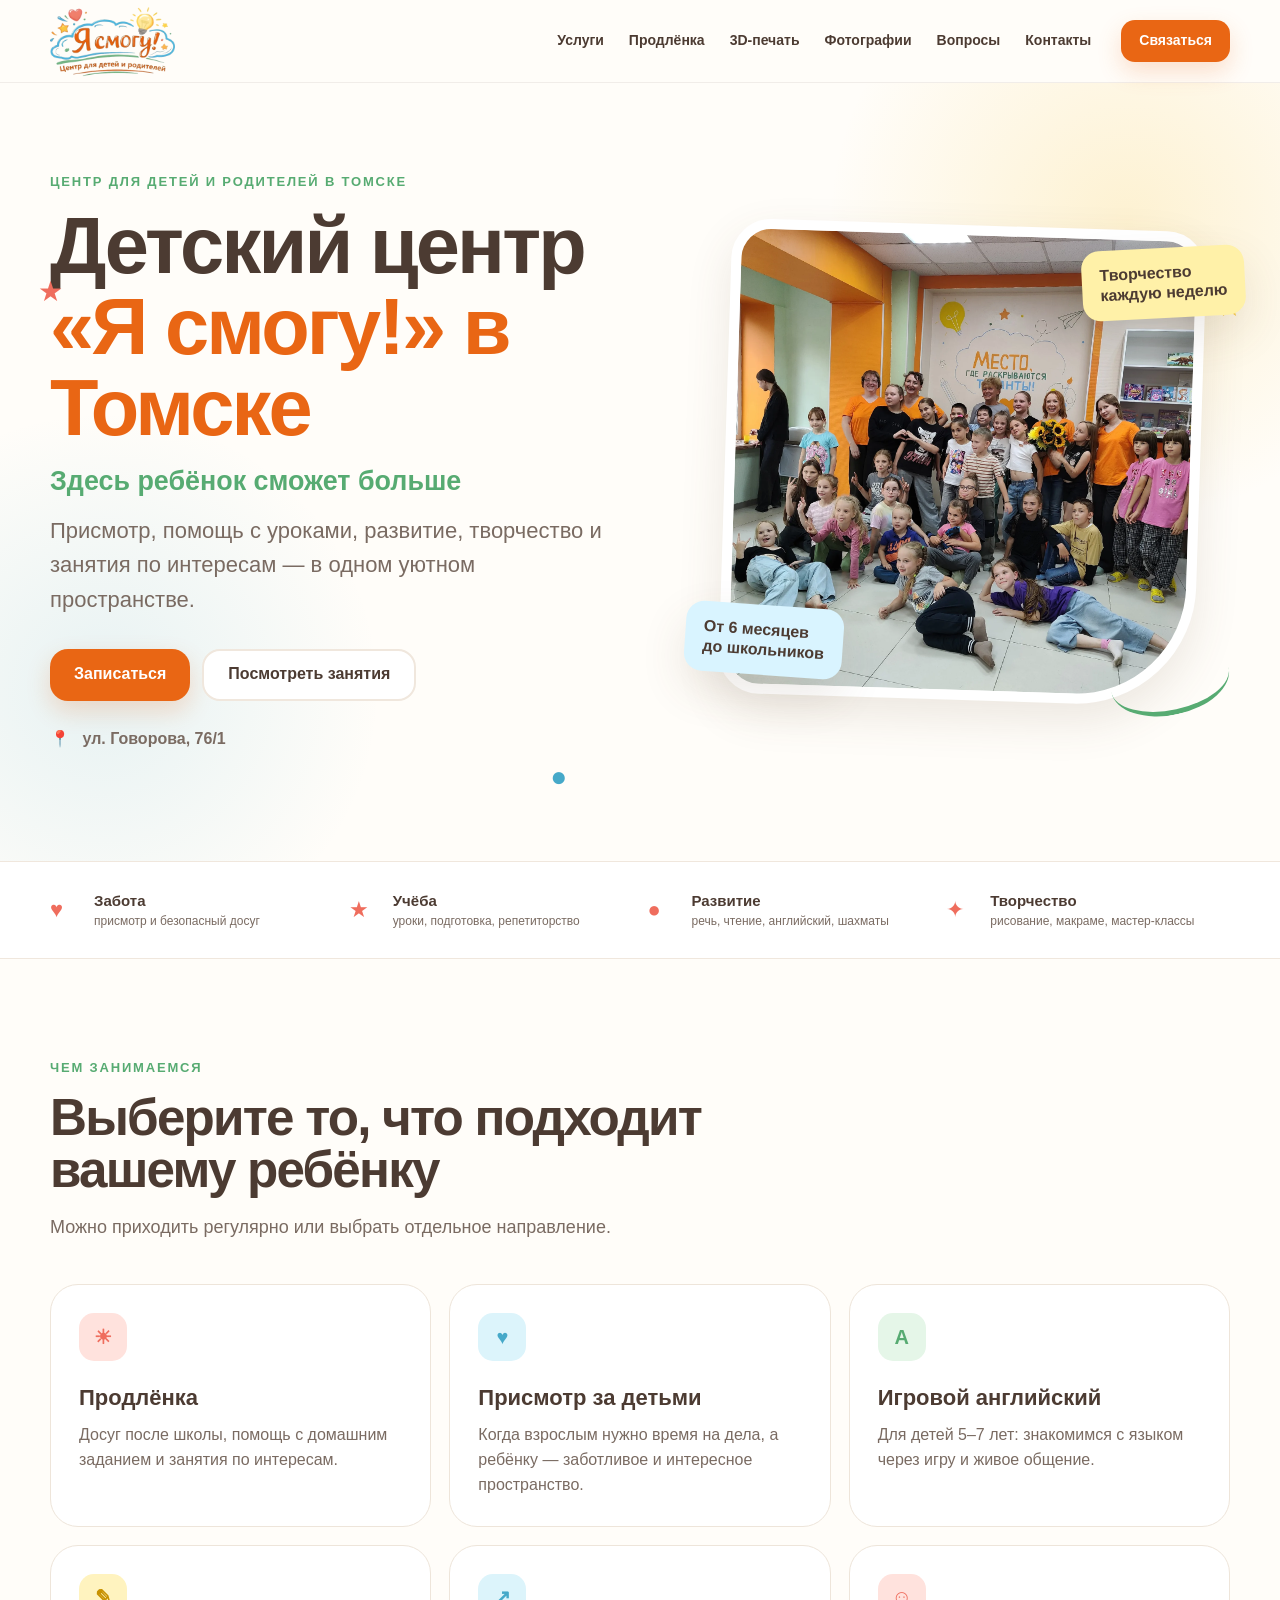
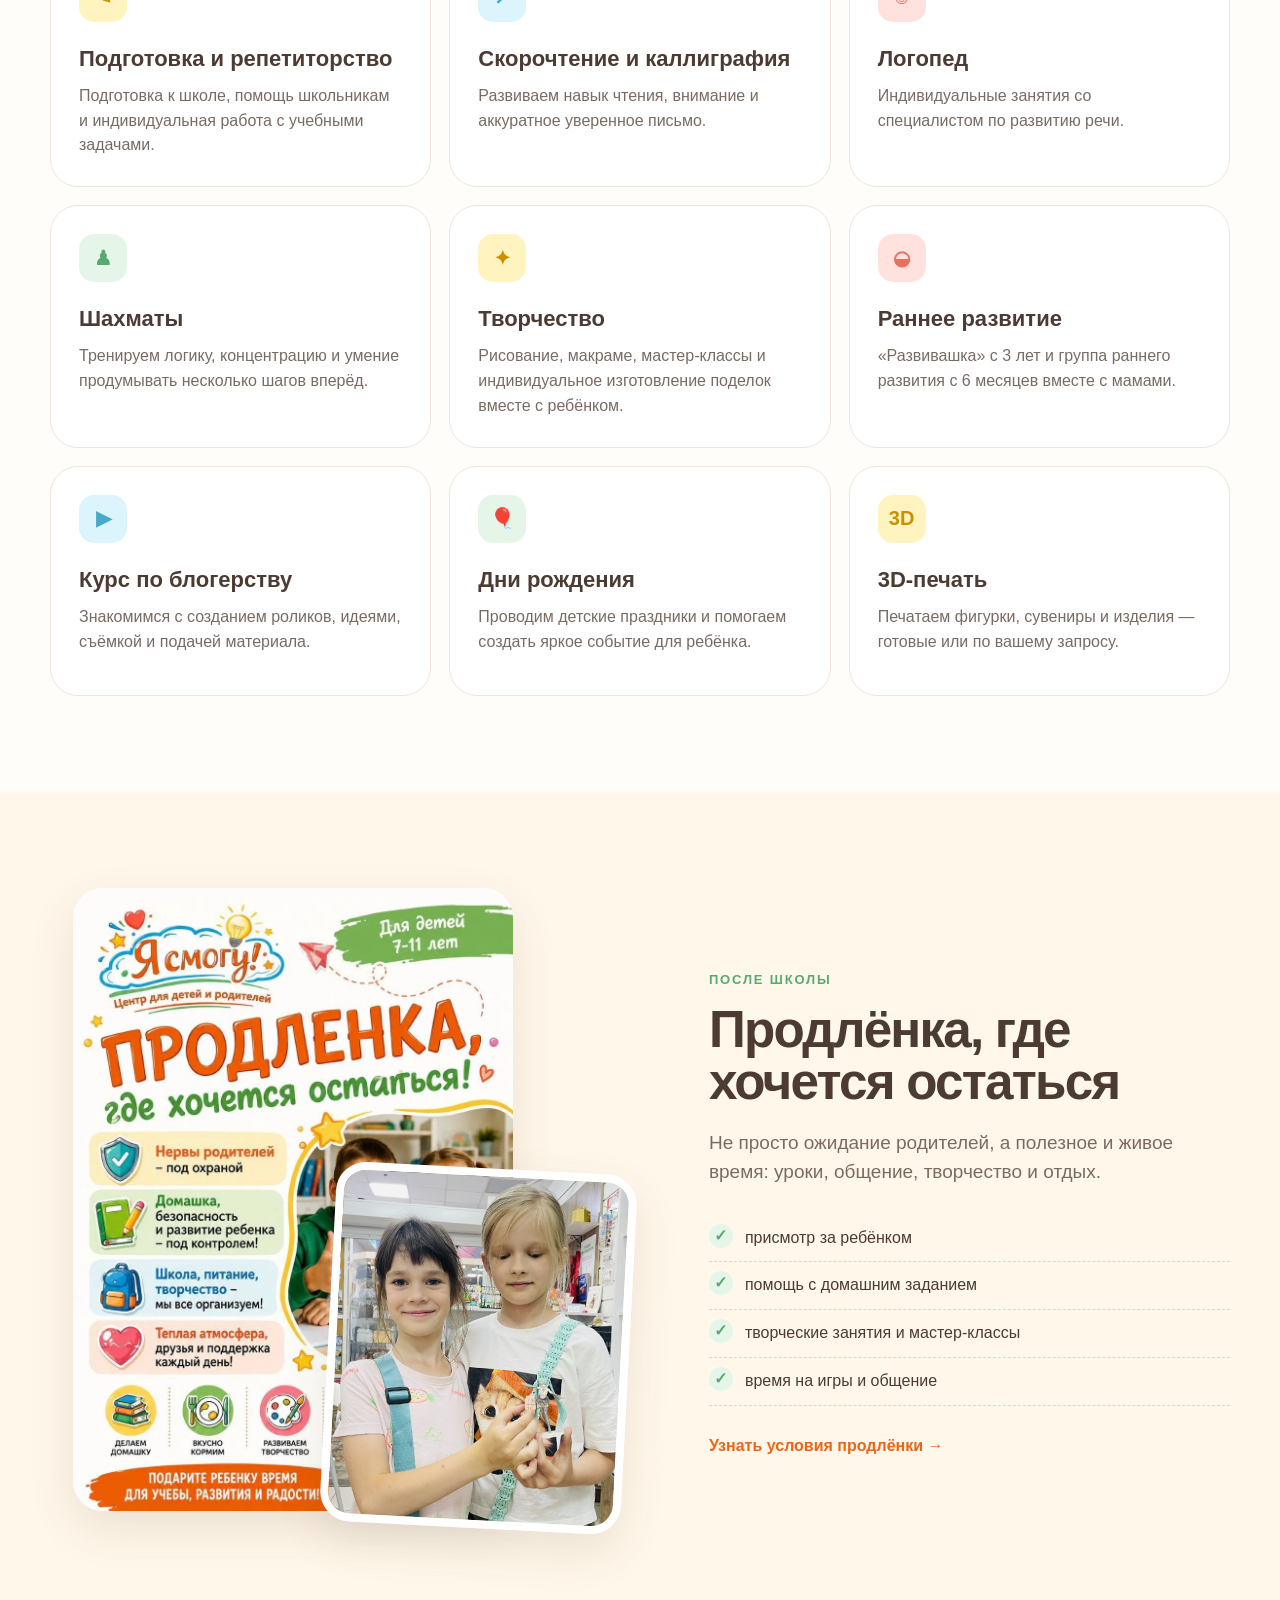
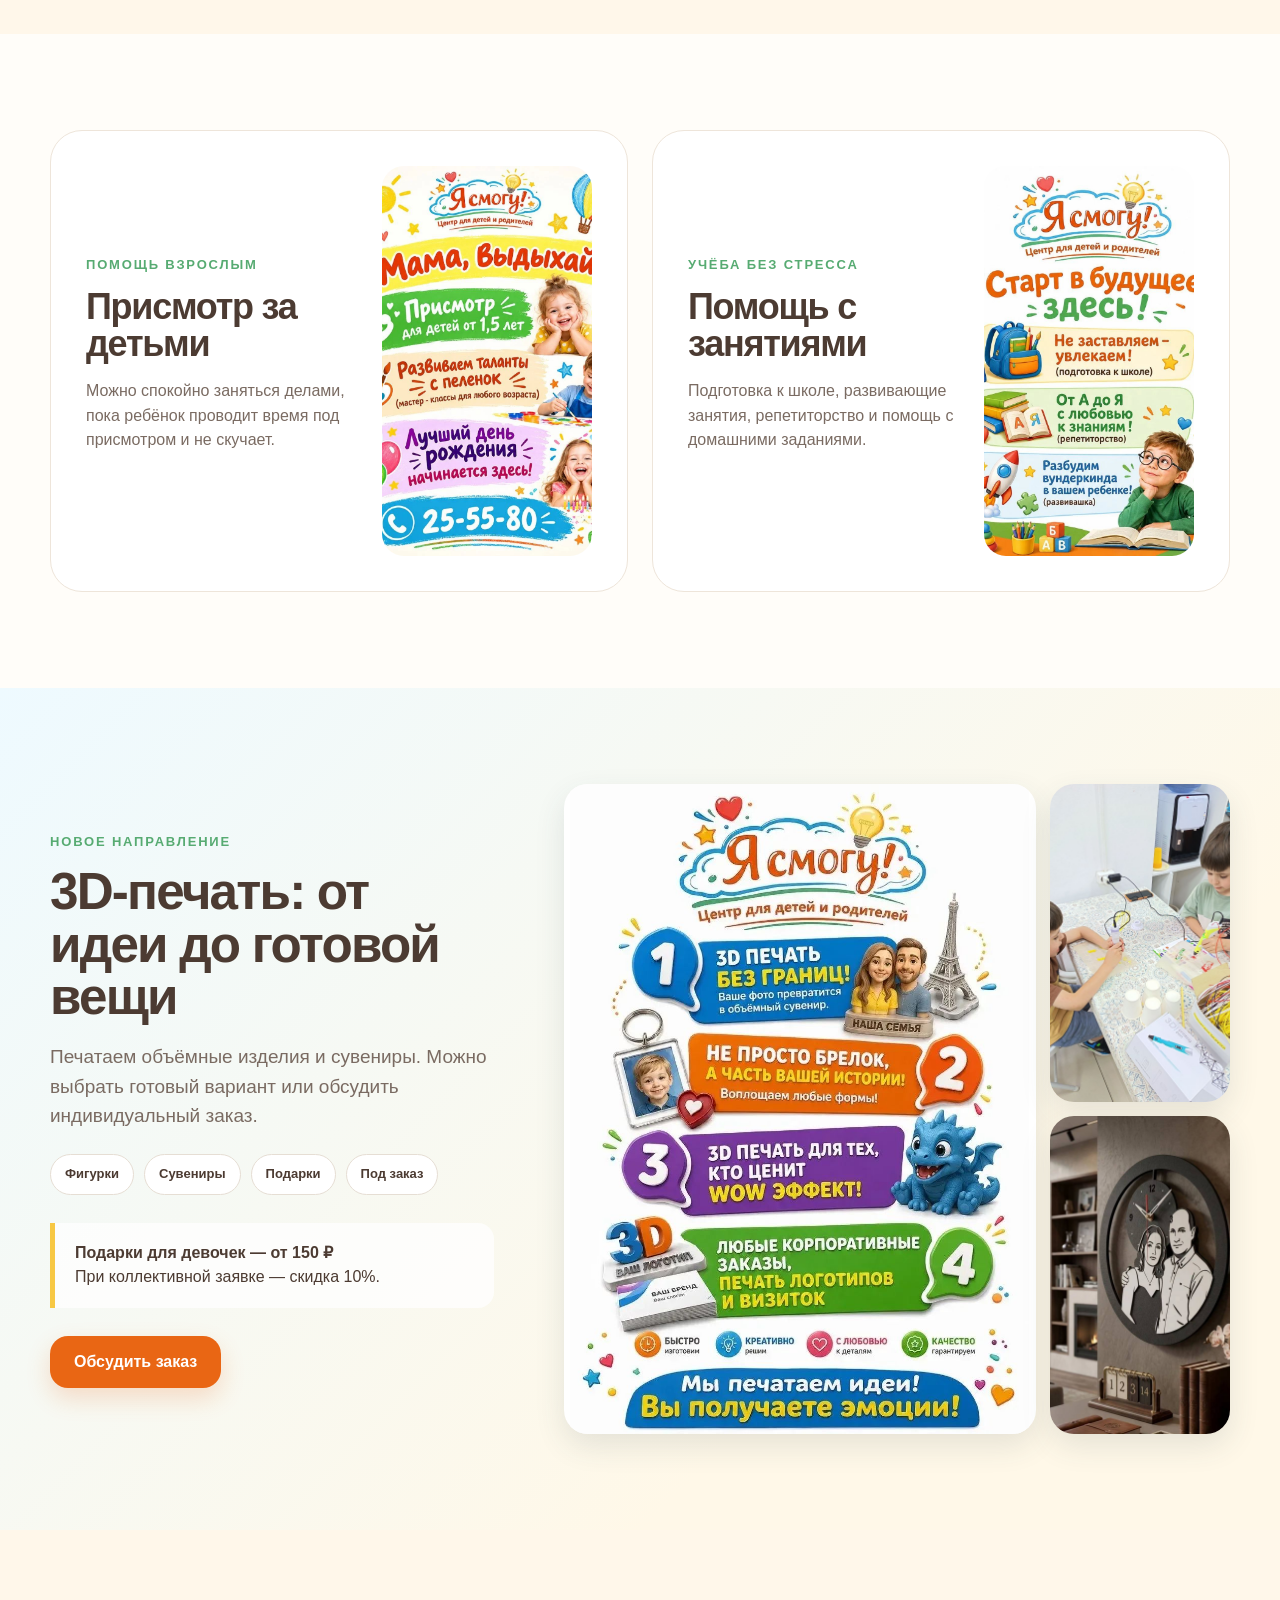
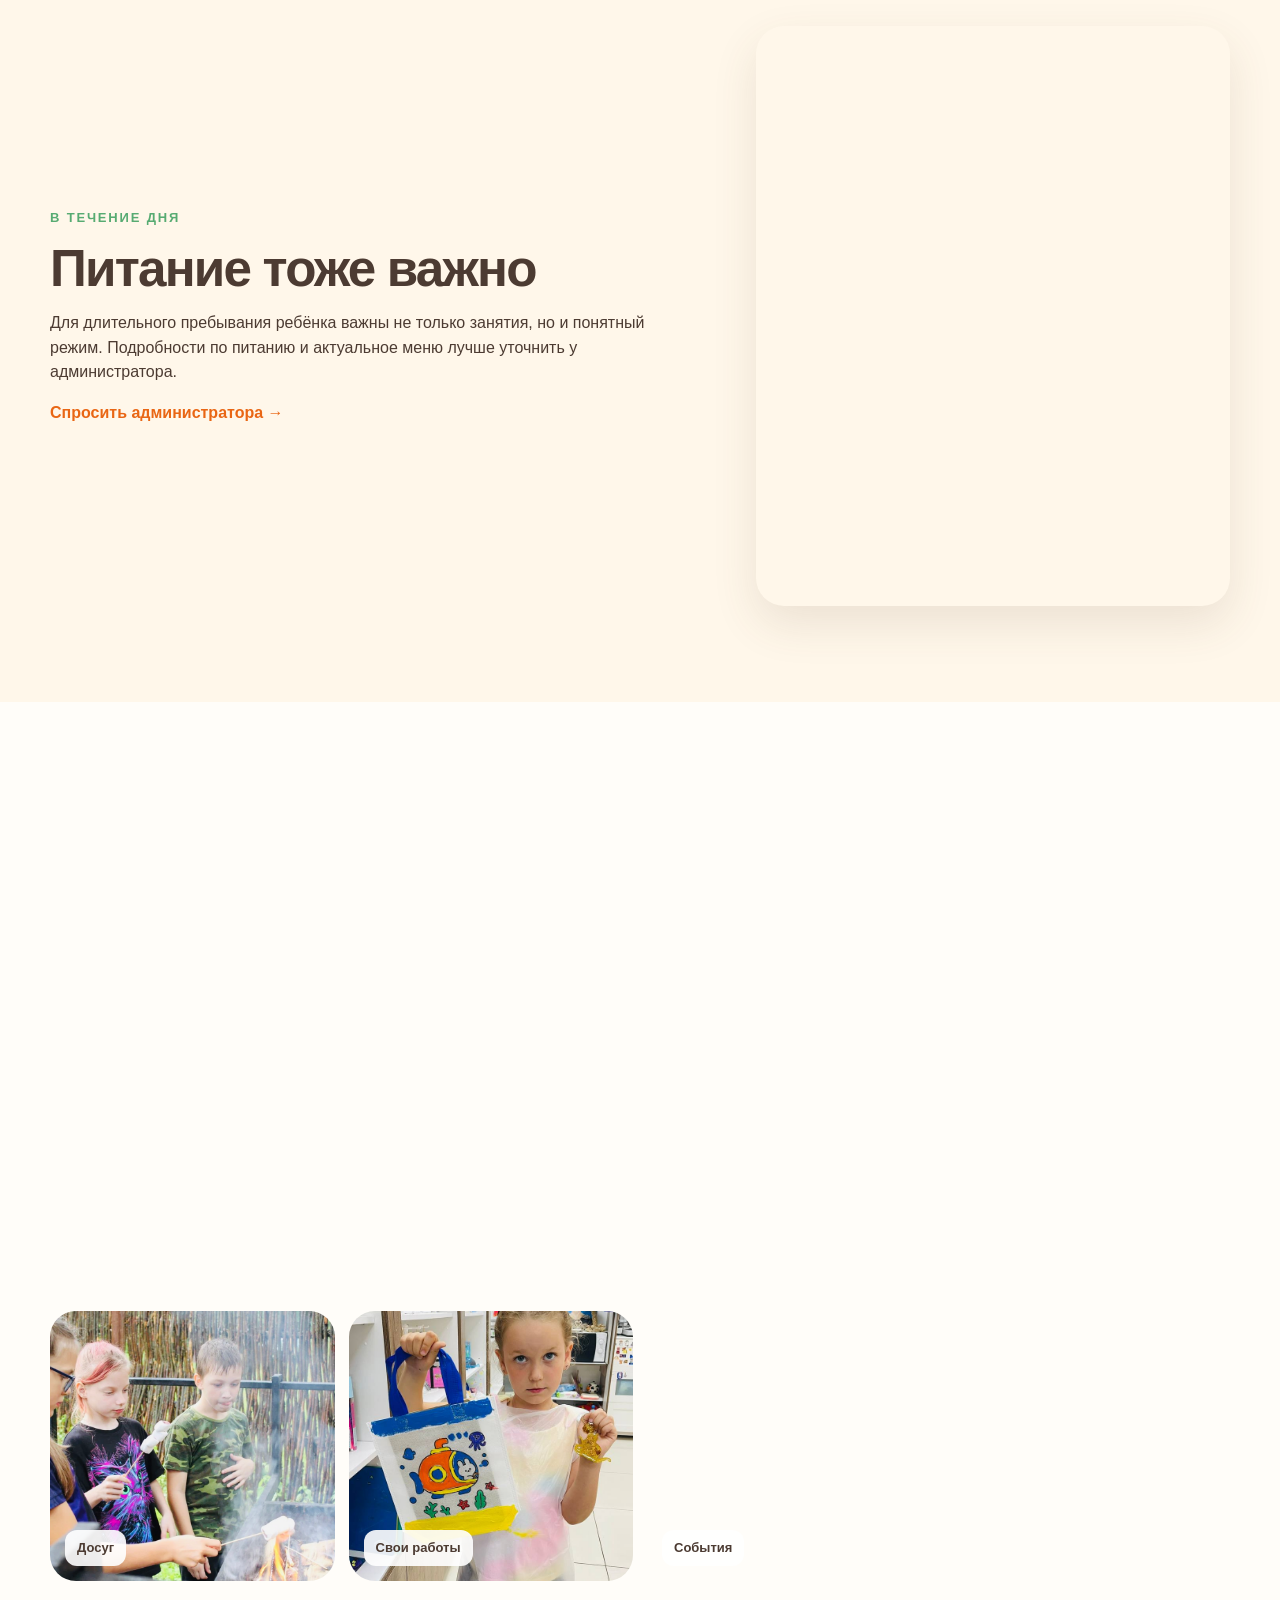
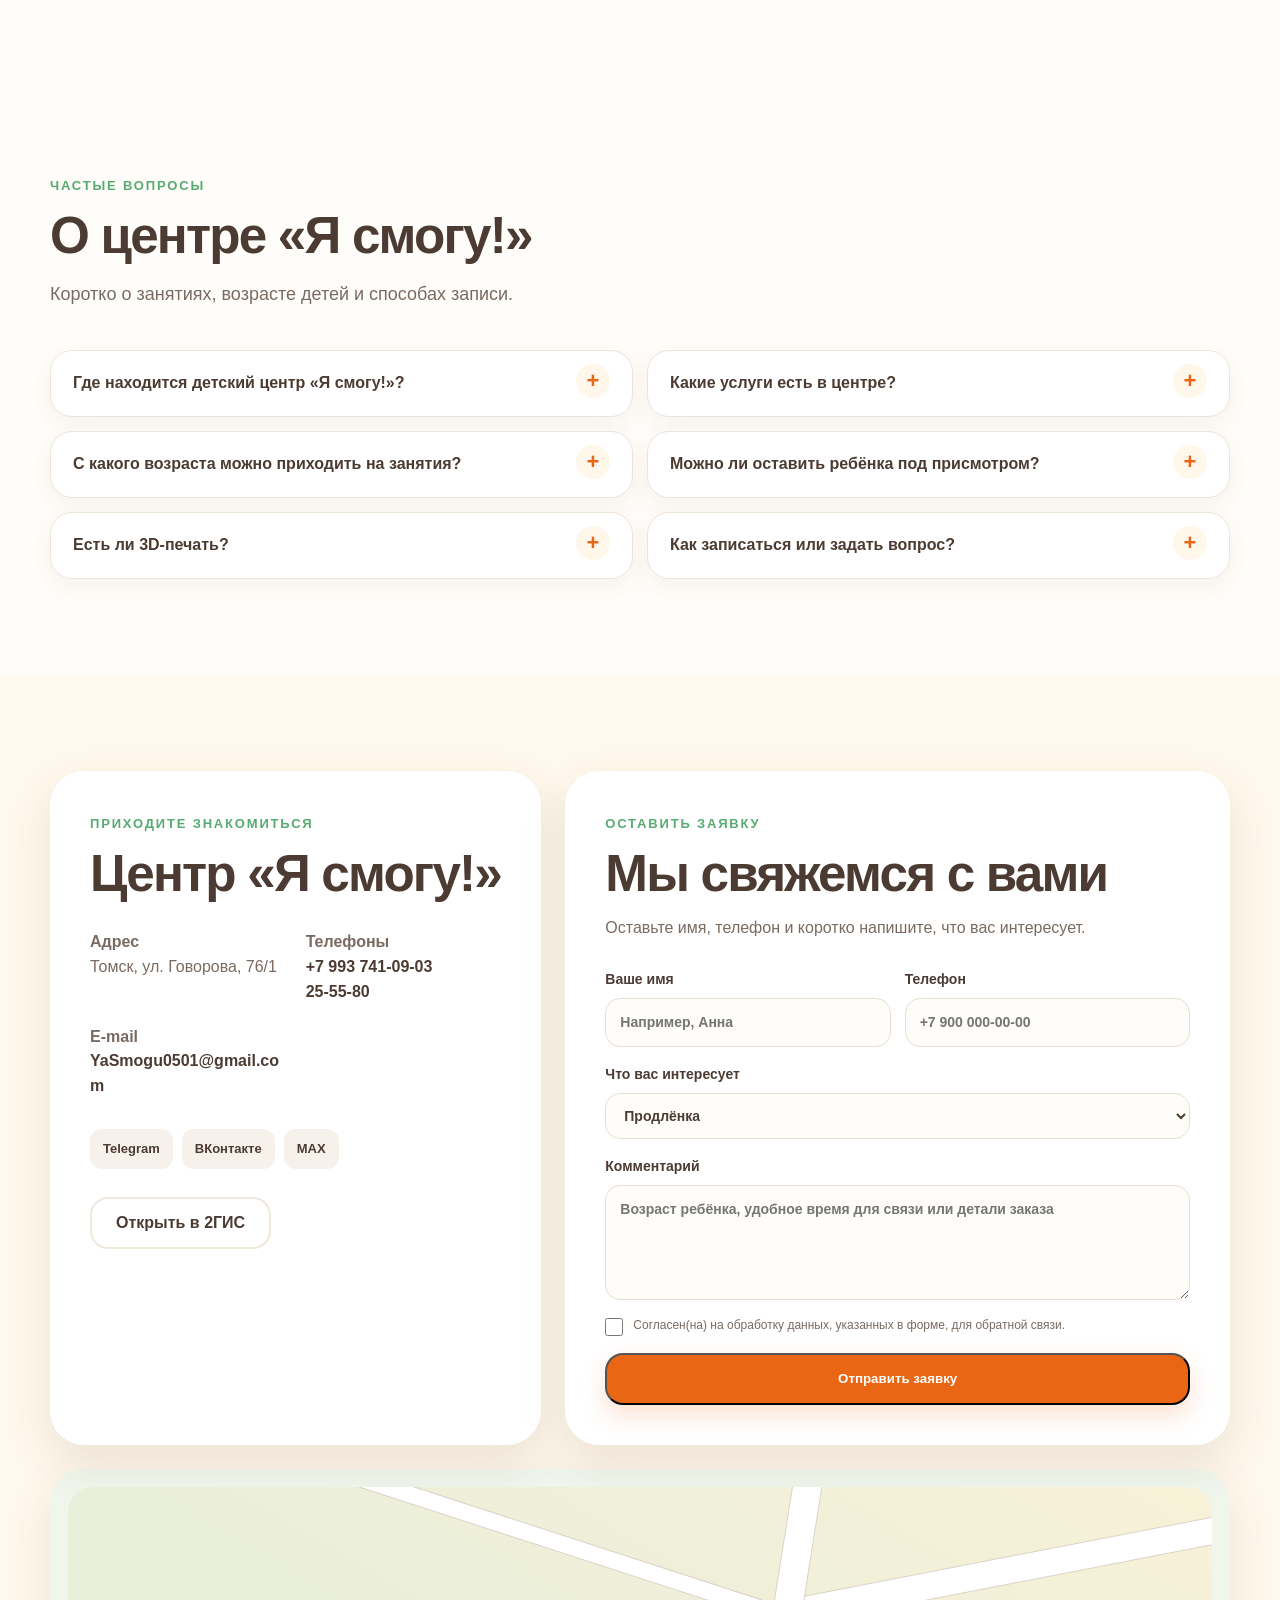
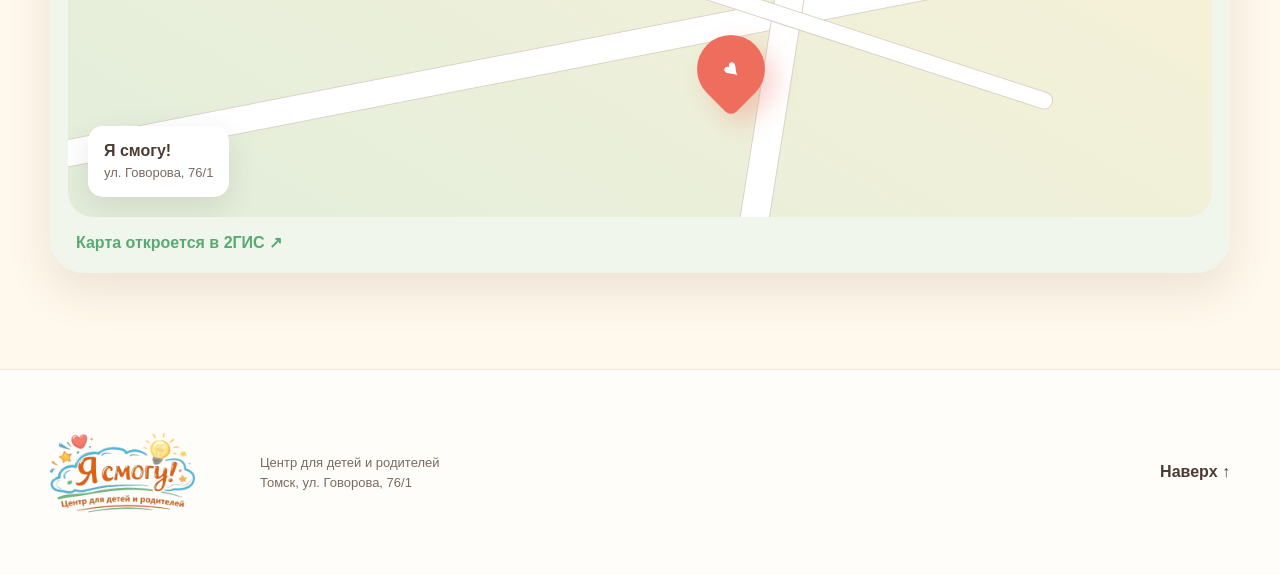
==== index.html @ cb1f9ef0 "first commit" ====
<!doctype html>
<html lang="ru">
  <head>
    <meta charset="utf-8" />
    <meta content="width=device-width, initial-scale=1" name="viewport" />
    <meta content="#fffaf3" name="theme-color" />
    <title>
      Детский центр «Я смогу!» в Томске — продлёнка, развитие, логопед и
      3D-печать
    </title>
    <link href="assets/styles.css" rel="stylesheet" />
    <meta
      content="Детский центр «Я смогу!» в Томске: продлёнка, присмотр за детьми, помощь с домашними заданиями, подготовка к школе, логопед, раннее развитие, творчество, праздники и 3D-печать. ул. Говорова, 76/1."
      name="description"
    />
    <meta
      content="index, follow, max-image-preview:large, max-snippet:-1, max-video-preview:-1"
      name="robots"
    />
    <meta content="Детский центр «Я смогу!» в Томске" property="og:title" />
    <meta
      content="Продлёнка, присмотр за детьми, помощь с уроками, развитие, творчество, праздники и 3D-печать в Томске."
      property="og:description"
    />
    <meta content="website" property="og:type" />
    <meta content="ru_RU" property="og:locale" />
    <meta content="Я смогу!" property="og:site_name" />
    <meta content="https://pyaterka.tomsk.ru/" property="og:url" />
    <meta
      content="https://pyaterka.tomsk.ru/assets/images/og-cover.jpg"
      property="og:image"
    />
    <meta content="1200" property="og:image:width" />
    <meta content="630" property="og:image:height" />
    <meta content="Детский центр «Я смогу!» в Томске" property="og:image:alt" />
    <meta content="summary_large_image" name="twitter:card" />
    <meta content="Детский центр «Я смогу!» в Томске" name="twitter:title" />
    <meta
      content="Продлёнка, занятия, развитие, творчество и 3D-печать. Томск, ул. Говорова, 76/1."
      name="twitter:description"
    />
    <meta
      content="https://pyaterka.tomsk.ru/assets/images/og-cover.jpg"
      name="twitter:image"
    />
    <link href="https://pyaterka.tomsk.ru/" rel="canonical" />
    <link href="https://pyaterka.tomsk.ru/" hreflang="ru-RU" rel="alternate" />
    <link
      href="https://pyaterka.tomsk.ru/"
      hreflang="x-default"
      rel="alternate"
    />
    <link href="assets/images/favicon.png" rel="icon" type="image/png" />
    <link href="assets/images/apple-touch-icon.png" rel="apple-touch-icon" />
    <link href="site.webmanifest" rel="manifest" />
  </head>
  <body>
    <header class="site-header" id="top">
      <div class="container nav-wrap">
        <a aria-label="Я смогу — на главную" class="brand" href="#top">
          <img
            alt="Я смогу! Центр для детей и родителей"
            decoding="async"
            height="720"
            src="assets/images/logo.png"
            width="720"
          />
        </a>
        <button
          aria-controls="nav"
          aria-expanded="false"
          class="nav-toggle"
          type="button"
        >
          Меню
        </button>
        <nav aria-label="Основная навигация" class="nav" id="nav">
          <a href="#services"> Услуги </a>
          <a href="#prodlenka"> Продлёнка </a>
          <a href="#printing"> 3D-печать </a>
          <a href="#gallery"> Фотографии </a>
          <a href="#faq"> Вопросы </a>
          <a href="#contacts"> Контакты </a>
        </nav>
        <a class="button button-small header-cta" href="#contact-form">
          Связаться
        </a>
      </div>
    </header>
    <main>
      <section class="hero section-pad">
        <div aria-hidden="true" class="spark spark-a">★</div>
        <div aria-hidden="true" class="spark spark-b">●</div>
        <div aria-hidden="true" class="spark spark-c">★</div>
        <div class="container hero-grid">
          <div class="hero-copy reveal">
            <span class="eyebrow"> Центр для детей и родителей в Томске </span>
            <h1>
              Детский центр
              <br />
              <span> «Я смогу!» в Томске </span>
            </h1>
            <p class="hero-slogan">Здесь ребёнок сможет больше</p>
            <p class="lead">
              Присмотр, помощь с уроками, развитие, творчество и занятия по
              интересам — в одном уютном пространстве.
            </p>
            <div class="hero-actions">
              <a class="button" href="#contact-form"> Записаться </a>
              <a class="button button-ghost" href="#services">
                Посмотреть занятия
              </a>
            </div>
            <div class="hero-note">
              <span> 📍 </span>
              ул. Говорова, 76/1
            </div>
          </div>
          <div class="hero-visual reveal">
            <div class="hero-card hero-card-main">
              <img
                alt="Дети и взрослые на мероприятии центра «Я смогу»"
                decoding="async"
                fetchpriority="high"
                height="1600"
                src="assets/images/gallery-opening.webp"
                width="1600"
              />
            </div>
            <div class="mini-card mini-card-yellow">
              Творчество
              <b> каждую неделю </b>
            </div>
            <div class="mini-card mini-card-blue">
              От 6 месяцев
              <b> до школьников </b>
            </div>
            <div aria-hidden="true" class="doodle-line"></div>
          </div>
        </div>
      </section>
      <section class="quick-strip">
        <div class="container quick-grid">
          <div>
            <span> ♥ </span>
            <b> Забота </b>
            <small> присмотр и безопасный досуг </small>
          </div>
          <div>
            <span> ★ </span>
            <b> Учёба </b>
            <small> уроки, подготовка, репетиторство </small>
          </div>
          <div>
            <span> ● </span>
            <b> Развитие </b>
            <small> речь, чтение, английский, шахматы </small>
          </div>
          <div>
            <span> ✦ </span>
            <b> Творчество </b>
            <small> рисование, макраме, мастер-классы </small>
          </div>
        </div>
      </section>
      <section class="section-pad" id="services">
        <div class="container">
          <div class="section-head reveal">
            <span class="eyebrow"> Чем занимаемся </span>
            <h2>Выберите то, что подходит вашему ребёнку</h2>
            <p>Можно приходить регулярно или выбрать отдельное направление.</p>
          </div>
          <div class="service-grid">
            <article class="service-card coral reveal">
              <div class="service-icon">☀</div>
              <h3>Продлёнка</h3>
              <p>
                Досуг после школы, помощь с домашним заданием и занятия по
                интересам.
              </p>
            </article>
            <article class="service-card blue reveal">
              <div class="service-icon">♥</div>
              <h3>Присмотр за детьми</h3>
              <p>
                Когда взрослым нужно время на дела, а ребёнку — заботливое и
                интересное пространство.
              </p>
            </article>
            <article class="service-card green reveal">
              <div class="service-icon">A</div>
              <h3>Игровой английский</h3>
              <p>
                Для детей 5–7 лет: знакомимся с языком через игру и живое
                общение.
              </p>
            </article>
            <article class="service-card yellow reveal">
              <div class="service-icon">✎</div>
              <h3>Подготовка и репетиторство</h3>
              <p>
                Подготовка к школе, помощь школьникам и индивидуальная работа с
                учебными задачами.
              </p>
            </article>
            <article class="service-card blue reveal">
              <div class="service-icon">↗</div>
              <h3>Скорочтение и каллиграфия</h3>
              <p>
                Развиваем навык чтения, внимание и аккуратное уверенное письмо.
              </p>
            </article>
            <article class="service-card coral reveal">
              <div class="service-icon">☺</div>
              <h3>Логопед</h3>
              <p>Индивидуальные занятия со специалистом по развитию речи.</p>
            </article>
            <article class="service-card green reveal">
              <div class="service-icon">♟</div>
              <h3>Шахматы</h3>
              <p>
                Тренируем логику, концентрацию и умение продумывать несколько
                шагов вперёд.
              </p>
            </article>
            <article class="service-card yellow reveal">
              <div class="service-icon">✦</div>
              <h3>Творчество</h3>
              <p>
                Рисование, макраме, мастер-классы и индивидуальное изготовление
                поделок вместе с ребёнком.
              </p>
            </article>
            <article class="service-card coral reveal">
              <div class="service-icon">◒</div>
              <h3>Раннее развитие</h3>
              <p>
                «Развивашка» с 3 лет и группа раннего развития с 6 месяцев
                вместе с мамами.
              </p>
            </article>
            <article class="service-card blue reveal">
              <div class="service-icon">▶</div>
              <h3>Курс по блогерству</h3>
              <p>
                Знакомимся с созданием роликов, идеями, съёмкой и подачей
                материала.
              </p>
            </article>
            <article class="service-card green reveal">
              <div class="service-icon">🎈</div>
              <h3>Дни рождения</h3>
              <p>
                Проводим детские праздники и помогаем создать яркое событие для
                ребёнка.
              </p>
            </article>
            <article class="service-card yellow reveal">
              <div class="service-icon">3D</div>
              <h3>3D-печать</h3>
              <p>
                Печатаем фигурки, сувениры и изделия — готовые или по вашему
                запросу.
              </p>
            </article>
          </div>
        </div>
      </section>
      <section class="section-pad soft-bg" id="prodlenka">
        <div class="container feature-grid">
          <div class="feature-media reveal">
            <img
              alt="Инфографика о продлёнке центра «Я смогу»"
              aria-label="Открыть инфографику о продлёнке на весь экран"
              class="portrait-poster zoomable"
              decoding="async"
              height="1280"
              loading="lazy"
              role="button"
              src="assets/images/prodlenka.jpg"
              tabindex="0"
              width="904"
            />
            <img
              alt="Досуг детей на продлёнке в центре «Я смогу!» в Томске"
              class="feature-photo floating-photo"
              decoding="async"
              height="1400"
              loading="lazy"
              src="assets/images/dosug.jpg"
              width="787"
            />
          </div>
          <div class="feature-copy reveal">
            <span class="eyebrow"> После школы </span>
            <h2>Продлёнка, где хочется остаться</h2>
            <p class="lead-small">
              Не просто ожидание родителей, а полезное и живое время: уроки,
              общение, творчество и отдых.
            </p>
            <ul class="check-list">
              <li>присмотр за ребёнком</li>
              <li>помощь с домашним заданием</li>
              <li>творческие занятия и мастер-классы</li>
              <li>время на игры и общение</li>
            </ul>
            <a class="text-link" href="#contact-form">
              Узнать условия продлёнки →
            </a>
          </div>
        </div>
      </section>
      <section class="section-pad">
        <div class="container info-grid">
          <div class="info-card reveal">
            <div>
              <span class="eyebrow"> Помощь взрослым </span>
              <h2>Присмотр за детьми</h2>
              <p>
                Можно спокойно заняться делами, пока ребёнок проводит время под
                присмотром и не скучает.
              </p>
            </div>
            <img
              alt="Инфографика о присмотре за детьми"
              aria-label="Открыть инфографику о присмотре за детьми на весь экран"
              class="zoomable"
              decoding="async"
              height="1280"
              loading="lazy"
              role="button"
              src="assets/images/zanyatiya.jpg"
              tabindex="0"
              width="905"
            />
          </div>
          <div class="info-card reveal">
            <div>
              <span class="eyebrow"> Учёба без стресса </span>
              <h2>Помощь с занятиями</h2>
              <p>
                Подготовка к школе, развивающие занятия, репетиторство и помощь
                с домашними заданиями.
              </p>
            </div>
            <img
              alt="Инфографика о подготовке к школе и репетиторстве"
              aria-label="Открыть инфографику о подготовке к школе и репетиторстве на весь экран"
              class="zoomable"
              decoding="async"
              height="1280"
              loading="lazy"
              role="button"
              src="assets/images/repetitorstvo.jpg"
              tabindex="0"
              width="904"
            />
          </div>
        </div>
      </section>
      <section class="section-pad printing" id="printing">
        <div class="container printing-grid">
          <div class="printing-copy reveal">
            <span class="eyebrow"> Новое направление </span>
            <h2>3D-печать: от идеи до готовой вещи</h2>
            <p class="lead-small">
              Печатаем объёмные изделия и сувениры. Можно выбрать готовый
              вариант или обсудить индивидуальный заказ.
            </p>
            <div class="pill-list">
              <span> Фигурки </span>
              <span> Сувениры </span>
              <span> Подарки </span>
              <span> Под заказ </span>
            </div>
            <div class="gift-note">
              <b> Подарки для девочек — от 150 ₽ </b>
              <br />
              При коллективной заявке — скидка 10%.
            </div>
            <div class="hero-actions">
              <a class="button" href="#contact-form"> Обсудить заказ </a>
            </div>
          </div>
          <div class="printing-gallery reveal">
            <img
              alt="Инфографика об услугах 3D-печати"
              aria-label="Открыть инфографику об услугах 3D-печати на весь экран"
              class="print-poster zoomable"
              decoding="async"
              height="1280"
              loading="lazy"
              role="button"
              src="assets/images/3dprint.jpg"
              tabindex="0"
              width="904"
            />
            <img
              alt="3D-печать изделий в центре «Я смогу!» в Томске"
              decoding="async"
              height="1280"
              loading="lazy"
              src="assets/images/3dprint-photo.jpg"
              width="960"
            />
            <img
              alt="Пример изделия, напечатанного на 3D-принтере в Томске"
              decoding="async"
              height="1280"
              loading="lazy"
              src="assets/images/3dprint-example.jpg"
              width="960"
            />
          </div>
        </div>
      </section>
      <section class="section-pad soft-bg">
        <div class="container nutrition-grid">
          <div class="nutrition-copy reveal">
            <span class="eyebrow"> В течение дня </span>
            <h2>Питание тоже важно</h2>
            <p>
              Для длительного пребывания ребёнка важны не только занятия, но и
              понятный режим. Подробности по питанию и актуальное меню лучше
              уточнить у администратора.
            </p>
            <a class="text-link" href="#contact-form">
              Спросить администратора →
            </a>
          </div>
          <img
            alt="Инфографика о питании детей"
            aria-label="Открыть инфографику о питании детей на весь экран"
            class="nutrition-poster reveal zoomable"
            decoding="async"
            height="1312"
            loading="lazy"
            role="button"
            src="assets/images/pitaniye.jpg"
            tabindex="0"
            width="1199"
          />
        </div>
      </section>
      <section class="section-pad" id="gallery">
        <div class="container">
          <div class="section-head reveal">
            <span class="eyebrow"> Как у нас </span>
            <h2>Живые занятия, праздники и творчество</h2>
            <p>Немного атмосферы центра «Я смогу!».</p>
          </div>
          <div class="gallery-grid">
            <figure class="wide reveal">
              <img
                alt="Детский праздник в центре «Я смогу!» в Томске"
                decoding="async"
                height="780"
                loading="lazy"
                src="assets/images/gallery-party.webp"
                width="1170"
              />
              <figcaption>Праздники</figcaption>
            </figure>
            <figure class="reveal">
              <img
                alt="Творческий мастер-класс для детей в центре «Я смогу!»"
                decoding="async"
                height="1400"
                loading="lazy"
                src="assets/images/creative-1.jpg"
                width="787"
              />
              <figcaption>Мастер-классы</figcaption>
            </figure>
            <figure class="reveal">
              <img
                alt="Творческое занятие для детей в центре «Я смогу!»"
                decoding="async"
                height="1280"
                loading="lazy"
                src="assets/images/creative-3.jpg"
                width="720"
              />
              <figcaption>Творчество</figcaption>
            </figure>
            <figure class="reveal">
              <img
                alt="Досуг и развивающие занятия для детей в центре «Я смогу!»"
                decoding="async"
                height="780"
                loading="lazy"
                src="assets/images/gallery-activity.webp"
                width="1170"
              />
              <figcaption>Досуг</figcaption>
            </figure>
            <figure class="reveal">
              <img
                alt="Детская творческая работа на занятии в центре «Я смогу!»"
                decoding="async"
                height="1280"
                loading="lazy"
                src="assets/images/creative-4.jpg"
                width="720"
              />
              <figcaption>Свои работы</figcaption>
            </figure>
            <figure class="wide reveal">
              <img
                alt="Проведение детского дня рождения в центре «Я смогу!»"
                decoding="async"
                height="989"
                loading="lazy"
                src="assets/images/gallery-birthday.jpg"
                width="874"
              />
              <figcaption>События</figcaption>
            </figure>
          </div>
        </div>
      </section>
      <section class="section-pad faq-section" id="faq">
        <div class="container">
          <div class="section-head reveal">
            <span class="eyebrow"> Частые вопросы </span>
            <h2>О центре «Я смогу!»</h2>
            <p>Коротко о занятиях, возрасте детей и способах записи.</p>
          </div>
          <div class="faq-grid">
            <details class="faq-item reveal">
              <summary>Где находится детский центр «Я смогу!»?</summary>
              <p>
                Центр находится в Томске по адресу: ул. Говорова, 76/1. На сайте
                есть ссылка на карточку в 2ГИС.
              </p>
            </details>
            <details class="faq-item reveal">
              <summary>Какие услуги есть в центре?</summary>
              <p>
                Продлёнка, присмотр за детьми, помощь с домашними заданиями,
                подготовка к школе, репетиторство, игровой английский, логопед,
                скорочтение, каллиграфия, шахматы, рисование, макраме,
                творческие мастер-классы, дни рождения, курс по блогерству и
                3D-печать.
              </p>
            </details>
            <details class="faq-item reveal">
              <summary>С какого возраста можно приходить на занятия?</summary>
              <p>
                Есть группа раннего развития с 6 месяцев вместе с мамами,
                «Развивашка» с 3 лет и игровой английский для детей 5–7 лет. Для
                школьников доступны продлёнка, помощь с уроками и репетиторство.
              </p>
            </details>
            <details class="faq-item reveal">
              <summary>Можно ли оставить ребёнка под присмотром?</summary>
              <p>
                Да. В центре есть услуга присмотра за детьми. Условия и удобное
                время можно уточнить по телефону или через форму обратной связи.
              </p>
            </details>
            <details class="faq-item reveal">
              <summary>Есть ли 3D-печать?</summary>
              <p>
                Да. Центр предлагает 3D-печать фигурок, сувениров и изделий, в
                том числе по индивидуальному запросу.
              </p>
            </details>
            <details class="faq-item reveal">
              <summary>Как записаться или задать вопрос?</summary>
              <p>
                Можно оставить заявку на сайте, позвонить по телефонам +7 993
                741-09-03 или +7 (3822) 25-55-80, написать в Telegram,
                ВКонтакте, MAX или на YaSmogu0501@gmail.com.
              </p>
            </details>
          </div>
        </div>
      </section>
      <section class="section-pad contacts" id="contacts">
        <div class="container">
          <div class="contacts-grid">
            <div class="contact-card reveal">
              <span class="eyebrow"> Приходите знакомиться </span>
              <h2>Центр «Я смогу!»</h2>
              <div class="contact-lines">
                <p>
                  <b> Адрес </b>
                  <br />
                  Томск, ул. Говорова, 76/1
                </p>
                <p>
                  <b> Телефоны </b>
                  <br />
                  <a href="tel:+79937410903"> +7 993 741-09-03 </a>
                  <br />
                  <a href="tel:+7382255580"> 25-55-80 </a>
                </p>
                <p>
                  <b> E-mail </b>
                  <br />
                  <a href="mailto:YaSmogu0501@gmail.com">
                    YaSmogu0501@gmail.com
                  </a>
                </p>
              </div>
              <div class="socials">
                <a
                  href="https://t.me/Ya_smogu_tomsk"
                  rel="noopener"
                  target="_blank"
                >
                  Telegram
                </a>
                <a
                  href="https://vk.ru/ya_smogu_tomsk"
                  rel="noopener"
                  target="_blank"
                >
                  ВКонтакте
                </a>
                <a
                  href="https://max.ru/join/kIQB_7FKqWXN-t5px8DT0WQRqWBOiIlON2ccMNczrU8"
                  rel="noopener"
                  target="_blank"
                >
                  MAX
                </a>
              </div>
              <a
                class="button button-ghost"
                href="https://2gis.ru/tomsk/geo/70000001112349506"
                rel="noopener"
                target="_blank"
              >
                Открыть в 2ГИС
              </a>
            </div>
            <div class="feedback-card reveal" id="contact-form">
              <span class="eyebrow"> Оставить заявку </span>
              <h2>Мы свяжемся с вами</h2>
              <p class="form-intro">
                Оставьте имя, телефон и коротко напишите, что вас интересует.
              </p>
              <form
                action="/thanks.html"
                class="feedback-form"
                data-netlify="true"
                id="feedback-form"
                method="POST"
                name="contact"
                netlify-honeypot="bot-field"
              >
                <input name="form-name" type="hidden" value="contact" />
                <p aria-hidden="true" class="visually-hidden">
                  <label>
                    Не заполняйте это поле:
                    <input autocomplete="off" name="bot-field" tabindex="-1" />
                  </label>
                </p>
                <div class="form-row">
                  <label>
                    <span> Ваше имя </span>
                    <input
                      autocomplete="name"
                      name="name"
                      placeholder="Например, Анна"
                      required=""
                      type="text"
                    />
                  </label>
                  <label>
                    <span> Телефон </span>
                    <input
                      autocomplete="tel"
                      name="phone"
                      placeholder="+7 900 000-00-00"
                      required=""
                      type="tel"
                    />
                  </label>
                </div>
                <label>
                  <span> Что вас интересует </span>
                  <select name="topic">
                    <option value="Продлёнка">Продлёнка</option>
                    <option value="Присмотр за ребёнком">
                      Присмотр за ребёнком
                    </option>
                    <option value="Занятия и развитие">
                      Занятия и развитие
                    </option>
                    <option value="3D-печать">3D-печать</option>
                    <option value="День рождения">День рождения</option>
                    <option value="Другое">Другое</option>
                  </select>
                </label>
                <label>
                  <span> Комментарий </span>
                  <textarea
                    name="message"
                    placeholder="Возраст ребёнка, удобное время для связи или детали заказа"
                    rows="4"
                  ></textarea>
                </label>
                <label class="consent">
                  <input
                    name="consent"
                    required=""
                    type="checkbox"
                    value="yes"
                  />
                  <span>
                    Согласен(на) на обработку данных, указанных в форме, для
                    обратной связи.
                  </span>
                </label>
                <button class="button" type="submit">Отправить заявку</button>
              </form>
            </div>
          </div>
          <a
            aria-label="Открыть адрес центра Я смогу в 2ГИС"
            class="map-card map-card-wide reveal"
            href="https://2gis.ru/tomsk/geo/70000001112349506"
            rel="noopener"
            target="_blank"
          >
            <div class="map-illustration">
              <div class="map-road r1"></div>
              <div class="map-road r2"></div>
              <div class="map-road r3"></div>
              <div class="map-pin">♥</div>
              <div class="map-label">
                <b> Я смогу! </b>
                <span> ул. Говорова, 76/1 </span>
              </div>
            </div>
            <span class="map-hint"> Карта откроется в 2ГИС ↗ </span>
          </a>
        </div>
      </section>
    </main>
    <footer class="footer">
      <div class="container footer-grid">
        <img
          alt="Я смогу!"
          decoding="async"
          height="720"
          src="assets/images/logo.png"
          width="720"
        />
        <p>
          Центр для детей и родителей
          <br />
          Томск, ул. Говорова, 76/1
        </p>
        <button class="back-to-top" data-scroll-top="" type="button">
          Наверх ↑
        </button>
      </div>
    </footer>
    <div
      aria-hidden="true"
      aria-label="Просмотр изображения"
      aria-modal="true"
      class="image-lightbox"
      id="image-lightbox"
      role="dialog"
    >
      <button
        aria-label="Закрыть изображение"
        class="lightbox-close"
        type="button"
      >
        ×
      </button>
      <img alt="" src="" />
    </div>
    <script src="assets/script.js"></script>
    <script type="application/ld+json">
      {
        "@context": "https://schema.org",
        "@graph": [
          {
            "@type": ["LocalBusiness", "EducationalOrganization"],
            "@id": "https://pyaterka.tomsk.ru/#organization",
            "name": "Я смогу!",
            "alternateName": "Центр для детей и родителей «Я смогу!»",
            "url": "https://pyaterka.tomsk.ru/",
            "logo": "https://pyaterka.tomsk.ru/assets/images/logo.png",
            "image": "https://pyaterka.tomsk.ru/assets/images/og-cover.jpg",
            "description": "Детский центр в Томске: продлёнка, присмотр за детьми, помощь с уроками, подготовка к школе, логопед, раннее развитие, творчество, праздники и 3D-печать.",
            "email": "mailto:YaSmogu0501@gmail.com",
            "telephone": ["+79937410903", "+7382255580"],
            "address": {
              "@type": "PostalAddress",
              "streetAddress": "ул. Говорова, 76/1",
              "addressLocality": "Томск",
              "addressRegion": "Томская область",
              "addressCountry": "RU"
            },
            "areaServed": {
              "@type": "City",
              "name": "Томск"
            },
            "contactPoint": [
              {
                "@type": "ContactPoint",
                "telephone": "+79937410903",
                "email": "YaSmogu0501@gmail.com",
                "contactType": "customer service",
                "availableLanguage": "Russian"
              },
              {
                "@type": "ContactPoint",
                "telephone": "+7382255580",
                "contactType": "customer service",
                "availableLanguage": "Russian"
              }
            ],
            "sameAs": [
              "https://t.me/Ya_smogu_tomsk",
              "https://vk.ru/ya_smogu_tomsk",
              "https://max.ru/join/kIQB_7FKqWXN-t5px8DT0WQRqWBOiIlON2ccMNczrU8",
              "https://2gis.ru/tomsk/geo/70000001112349506"
            ],
            "hasOfferCatalog": {
              "@type": "OfferCatalog",
              "name": "Услуги центра «Я смогу!»",
              "itemListElement": [
                {
                  "@type": "OfferCatalog",
                  "name": "Продлёнка"
                },
                {
                  "@type": "OfferCatalog",
                  "name": "Присмотр за детьми"
                },
                {
                  "@type": "OfferCatalog",
                  "name": "Помощь с домашними заданиями и репетиторство"
                },
                {
                  "@type": "OfferCatalog",
                  "name": "Подготовка к школе и развивающие занятия"
                },
                {
                  "@type": "OfferCatalog",
                  "name": "Услуги логопеда"
                },
                {
                  "@type": "OfferCatalog",
                  "name": "Творческие мастер-классы"
                },
                {
                  "@type": "OfferCatalog",
                  "name": "Детские праздники"
                },
                {
                  "@type": "OfferCatalog",
                  "name": "3D-печать"
                }
              ]
            }
          },
          {
            "@type": "WebSite",
            "@id": "https://pyaterka.tomsk.ru/#website",
            "url": "https://pyaterka.tomsk.ru/",
            "name": "Детский центр «Я смогу!»",
            "inLanguage": "ru-RU",
            "publisher": {
              "@id": "https://pyaterka.tomsk.ru/#organization"
            }
          },
          {
            "@type": "FAQPage",
            "@id": "https://pyaterka.tomsk.ru/#faq",
            "mainEntity": [
              {
                "@type": "Question",
                "name": "Где находится детский центр «Я смогу!»?",
                "acceptedAnswer": {
                  "@type": "Answer",
                  "text": "Центр находится в Томске по адресу: ул. Говорова, 76/1."
                }
              },
              {
                "@type": "Question",
                "name": "Какие услуги есть в центре?",
                "acceptedAnswer": {
                  "@type": "Answer",
                  "text": "Продлёнка, присмотр за детьми, помощь с домашними заданиями, подготовка к школе, репетиторство, игровой английский, логопед, скорочтение, каллиграфия, шахматы, творчество, дни рождения, курс по блогерству и 3D-печать."
                }
              },
              {
                "@type": "Question",
                "name": "С какого возраста можно приходить на занятия?",
                "acceptedAnswer": {
                  "@type": "Answer",
                  "text": "Есть группа раннего развития с 6 месяцев вместе с мамами, «Развивашка» с 3 лет, игровой английский для детей 5–7 лет и занятия для школьников."
                }
              },
              {
                "@type": "Question",
                "name": "Можно ли оставить ребёнка под присмотром?",
                "acceptedAnswer": {
                  "@type": "Answer",
                  "text": "Да. В центре есть услуга присмотра за детьми. Условия и время можно уточнить у администратора."
                }
              },
              {
                "@type": "Question",
                "name": "Есть ли 3D-печать?",
                "acceptedAnswer": {
                  "@type": "Answer",
                  "text": "Да. Центр предлагает 3D-печать фигурок, сувениров и изделий, в том числе по индивидуальному запросу."
                }
              },
              {
                "@type": "Question",
                "name": "Как записаться или задать вопрос?",
                "acceptedAnswer": {
                  "@type": "Answer",
                  "text": "Можно оставить заявку на сайте, позвонить, написать в Telegram, ВКонтакте, MAX или на электронную почту центра."
                }
              }
            ]
          }
        ]
      }
    </script>
  </body>
</html>
---- assets/styles.css ----
:root {
  --ink: #4c3b32;
  --muted: #7a6b62;
  --paper: #fffdf9;
  --soft: #fff7ea;
  --coral: #ef6d5d;
  --orange: #e96614;
  --blue: #46a9c9;
  --green: #57ab72;
  --yellow: #f7c844;
  --shadow: 0 18px 45px rgba(97, 70, 48, 0.12);
  --radius: 28px;
  --container: 1180px;
}
* {
  box-sizing: border-box;
}
html {
  scroll-behavior: smooth;
}
html,
body {
  max-width: 100%;
  overflow-x: clip;
}
body {
  margin: 0;
  font-family: Inter, ui-rounded, "Trebuchet MS", Arial, sans-serif;
  color: var(--ink);
  background: var(--paper);
  line-height: 1.55;
}
img {
  max-width: 100%;
  display: block;
}
a {
  color: inherit;
  text-decoration: none;
}
.container {
  width: min(var(--container), calc(100% - 40px));
  margin: auto;
}
.section-pad {
  padding: 96px 0;
}
.soft-bg {
  background: var(--soft);
}
.site-header {
  position: sticky;
  top: 0;
  z-index: 50;
  background: rgba(255, 253, 249, 0.91);
  backdrop-filter: blur(16px);
  border-bottom: 1px solid rgba(76, 59, 50, 0.08);
}
.nav-wrap {
  height: 82px;
  display: flex;
  align-items: center;
  gap: 30px;
}
.brand img {
  width: 125px;
  object-fit: contain;
}
.nav {
  display: flex;
  gap: 25px;
  margin-left: auto;
  align-items: center;
}
.nav a {
  font-size: 14px;
  font-weight: 700;
}
.nav a:hover {
  color: var(--orange);
}
.nav-toggle {
  display: none;
}
.button {
  display: inline-flex;
  align-items: center;
  justify-content: center;
  min-height: 52px;
  padding: 0 24px;
  border-radius: 18px;
  background: var(--orange);
  color: #fff;
  font-weight: 800;
  box-shadow: 0 10px 24px rgba(233, 102, 20, 0.2);
  transition:
    0.2s transform,
    0.2s box-shadow;
}
.button:hover {
  transform: translateY(-2px);
  box-shadow: 0 14px 28px rgba(233, 102, 20, 0.26);
}
.button-small {
  min-height: 42px;
  padding: 0 18px;
  border-radius: 14px;
  font-size: 14px;
}
.button-ghost {
  background: #fff;
  color: var(--ink);
  border: 2px solid #f0e7dd;
  box-shadow: none;
}
.text-link {
  font-weight: 800;
  color: var(--orange);
}
.hero {
  position: relative;
  overflow: hidden;
  padding-top: 72px;
  background:
    radial-gradient(
      circle at 88% 18%,
      rgba(247, 200, 68, 0.22),
      transparent 23%
    ),
    radial-gradient(circle at 8% 78%, rgba(70, 169, 201, 0.13), transparent 21%);
}
.hero-grid {
  display: grid;
  grid-template-columns: 1.02fr 0.98fr;
  align-items: center;
  gap: 68px;
  min-height: 610px;
}
.eyebrow {
  display: inline-block;
  color: var(--green);
  font-size: 13px;
  letter-spacing: 0.14em;
  text-transform: uppercase;
  font-weight: 900;
  margin-bottom: 14px;
}
.hero h1,
.section-head h2,
.feature-copy h2,
.info-card h2,
.printing h2,
.nutrition-copy h2,
.contact-card h2 {
  font-family: "Trebuchet MS", Arial, sans-serif;
  letter-spacing: -0.035em;
  line-height: 1.02;
  margin: 0;
}
.hero h1 {
  font-size: clamp(54px, 6.2vw, 86px);
  max-width: 780px;
}
.hero h1 span {
  color: var(--orange);
}
.lead {
  font-size: 22px;
  max-width: 660px;
  color: var(--muted);
  margin: 25px 0 32px;
}
.lead-small {
  font-size: 19px;
  color: var(--muted);
}
.hero-actions {
  display: flex;
  gap: 12px;
  flex-wrap: wrap;
}
.hero-note {
  margin-top: 26px;
  font-weight: 750;
  color: var(--muted);
}
.hero-note span {
  margin-right: 8px;
}
.hero-visual {
  position: relative;
  min-height: 520px;
}
.hero-card-main {
  position: absolute;
  inset: 25px 30px 20px 40px;
  border-radius: 40px 40px 120px 40px;
  overflow: hidden;
  box-shadow: var(--shadow);
  transform: rotate(1.8deg);
  background: #fff;
  border: 10px solid #fff;
}
.hero-card-main img {
  width: 100%;
  height: 100%;
  object-fit: cover;
}
.mini-card {
  position: absolute;
  z-index: 3;
  padding: 15px 18px;
  border-radius: 18px;
  font-weight: 700;
  line-height: 1.25;
  box-shadow: var(--shadow);
  transform: rotate(-3deg);
}
.mini-card b {
  display: block;
}
.mini-card-yellow {
  background: #fff1a8;
  right: -15px;
  top: 48px;
}
.mini-card-blue {
  background: #d9f4ff;
  left: 0;
  bottom: 45px;
  transform: rotate(4deg);
}
.doodle-line {
  position: absolute;
  right: 0;
  bottom: 5px;
  width: 120px;
  height: 70px;
  border-bottom: 5px solid var(--green);
  border-radius: 50%;
  transform: rotate(-12deg);
}
.spark {
  position: absolute;
  font-size: 28px;
  animation: floaty 4.5s ease-in-out infinite;
}
.spark-a {
  color: var(--coral);
  left: 3%;
  top: 24%;
}
.spark-b {
  color: var(--blue);
  left: 43%;
  bottom: 8%;
  animation-delay: 1s;
}
.spark-c {
  color: var(--yellow);
  right: 3%;
  top: 26%;
  animation-delay: 2s;
}
@keyframes floaty {
  50% {
    transform: translateY(-10px) rotate(8deg);
  }
}
.quick-strip {
  padding: 27px 0;
  border-top: 1px solid #f0e7dd;
  border-bottom: 1px solid #f0e7dd;
  background: #fff;
}
.quick-grid {
  display: grid;
  grid-template-columns: repeat(4, 1fr);
  gap: 15px;
}
.quick-grid > div {
  display: grid;
  grid-template-columns: 34px 1fr;
  column-gap: 10px;
  align-items: center;
}
.quick-grid span {
  font-size: 22px;
  color: var(--coral);
  grid-row: 1/3;
}
.quick-grid b {
  font-size: 15px;
}
.quick-grid small {
  font-size: 12px;
  color: var(--muted);
}
.section-head {
  max-width: 760px;
  margin-bottom: 42px;
}
.section-head h2,
.feature-copy h2,
.printing h2,
.nutrition-copy h2,
.contact-card h2 {
  font-size: clamp(38px, 4vw, 58px);
}
.section-head p {
  color: var(--muted);
  font-size: 18px;
}
.service-grid {
  display: grid;
  grid-template-columns: repeat(3, 1fr);
  gap: 18px;
}
.service-card {
  position: relative;
  min-height: 230px;
  padding: 28px;
  border-radius: var(--radius);
  background: #fff;
  border: 1px solid #eee5da;
  overflow: hidden;
  transition:
    0.25s transform,
    0.25s box-shadow;
}
.service-card:hover {
  transform: translateY(-6px);
  box-shadow: var(--shadow);
}
.service-card h3 {
  font-size: 22px;
  margin: 20px 0 8px;
}
.service-card p {
  margin: 0;
  color: var(--muted);
}
.service-icon {
  width: 48px;
  height: 48px;
  border-radius: 15px;
  display: grid;
  place-items: center;
  font-size: 20px;
  font-weight: 900;
}
.coral .service-icon {
  background: #ffe2dd;
  color: var(--coral);
}
.blue .service-icon {
  background: #dcf4fb;
  color: var(--blue);
}
.green .service-icon {
  background: #e5f6e8;
  color: var(--green);
}
.yellow .service-icon {
  background: #fff3bf;
  color: #c89100;
}
.feature-grid {
  display: grid;
  grid-template-columns: 1fr 0.9fr;
  gap: 80px;
  align-items: center;
}
.feature-media {
  position: relative;
  min-height: 650px;
}
.portrait-poster {
  width: 55%;
  height: 620px;
  object-fit: cover;
  border-radius: 30px;
  box-shadow: var(--shadow);
  margin-left: 12%;
}
.feature-photo {
  position: absolute;
  width: 52%;
  height: 360px;
  object-fit: cover;
  right: 0;
  bottom: 10px;
  border-radius: 30px;
  border: 8px solid #fff;
  box-shadow: var(--shadow);
  transform: rotate(3deg);
}
.check-list {
  list-style: none;
  padding: 0;
  margin: 28px 0;
}
.check-list li {
  position: relative;
  padding: 11px 0 11px 36px;
  border-bottom: 1px dashed #ded3c6;
}
.check-list li::before {
  content: "✓";
  position: absolute;
  left: 0;
  top: 9px;
  width: 24px;
  height: 24px;
  border-radius: 50%;
  background: #e5f6e8;
  color: var(--green);
  display: grid;
  place-items: center;
  font-weight: 900;
}
.info-grid {
  display: grid;
  grid-template-columns: 1fr 1fr;
  gap: 24px;
}
.info-card {
  display: grid;
  grid-template-columns: 1fr 210px;
  gap: 28px;
  align-items: center;
  padding: 35px;
  background: #fff;
  border: 1px solid #eee5da;
  border-radius: 32px;
}
.info-card h2 {
  font-size: 36px;
}
.info-card p {
  color: var(--muted);
}
.info-card img {
  border-radius: 22px;
  max-height: 390px;
  width: 100%;
  object-fit: cover;
}
.printing {
  background: linear-gradient(135deg, #eefaff, #fff8e8 70%);
}
.printing-grid {
  display: grid;
  grid-template-columns: 0.8fr 1.2fr;
  gap: 70px;
  align-items: center;
}
.pill-list {
  display: flex;
  flex-wrap: wrap;
  gap: 10px;
  margin: 24px 0;
}
.pill-list span {
  padding: 9px 14px;
  border-radius: 999px;
  background: #fff;
  border: 1px solid #e6ded4;
  font-weight: 800;
  font-size: 13px;
}
.gift-note {
  margin: 28px 0;
  padding: 18px 20px;
  border-left: 5px solid var(--yellow);
  background: rgba(255, 255, 255, 0.75);
  border-radius: 0 16px 16px 0;
}
.printing-gallery {
  display: grid;
  grid-template-columns: 1.05fr 0.95fr;
  grid-template-rows: 1fr 1fr;
  gap: 14px;
  height: 650px;
}
.printing-gallery img {
  width: 100%;
  height: 100%;
  object-fit: cover;
  border-radius: 24px;
  box-shadow: 0 12px 30px rgba(50, 70, 80, 0.12);
}
.printing-gallery .print-poster {
  grid-row: 1/3;
  object-position: top;
}
.nutrition-grid {
  display: grid;
  grid-template-columns: 1fr 0.75fr;
  gap: 75px;
  align-items: center;
}
.nutrition-poster {
  max-height: 580px;
  justify-self: center;
  border-radius: 28px;
  box-shadow: var(--shadow);
}
.gallery-grid {
  display: grid;
  grid-template-columns: repeat(4, 1fr);
  grid-auto-rows: 270px;
  gap: 14px;
}
.gallery-grid figure {
  margin: 0;
  position: relative;
  border-radius: 26px;
  overflow: hidden;
}
.gallery-grid figure.wide {
  grid-column: span 2;
}
.gallery-grid img {
  width: 100%;
  height: 100%;
  object-fit: cover;
  transition: transform 0.5s;
}
.gallery-grid figure:hover img {
  transform: scale(1.04);
}
.gallery-grid figcaption {
  position: absolute;
  left: 15px;
  bottom: 15px;
  background: rgba(255, 255, 255, 0.9);
  padding: 8px 12px;
  border-radius: 12px;
  font-weight: 800;
  font-size: 13px;
}
.contacts {
  background: #fff8ec;
}
.contacts-grid {
  display: grid;
  grid-template-columns: 0.85fr 1.15fr;
  gap: 24px;
}
.contact-card,
.map-card {
  background: #fff;
  border-radius: 34px;
  padding: 40px;
  box-shadow: var(--shadow);
}
.contact-lines {
  display: grid;
  grid-template-columns: 1fr 1fr;
  gap: 20px;
  margin: 30px 0;
}
.contact-lines p {
  margin: 0;
  color: var(--muted);
}
.contact-lines a {
  font-weight: 800;
  color: var(--ink);
}
.socials {
  display: flex;
  gap: 9px;
  flex-wrap: wrap;
  margin: 0 0 28px;
}
.socials a {
  padding: 10px 13px;
  border-radius: 12px;
  background: #f6f1ea;
  font-weight: 800;
  font-size: 13px;
}
.map-card {
  display: flex;
  flex-direction: column;
  padding: 18px;
  background: #f0f6ec;
}
.map-illustration {
  position: relative;
  min-height: 400px;
  border-radius: 25px;
  overflow: hidden;
  background: linear-gradient(30deg, #e2eedb, #f8f1d8);
}
.map-road {
  position: absolute;
  background: #fff;
  border: 1px solid #ddd2c7;
  border-radius: 999px;
}
.r1 {
  width: 120%;
  height: 28px;
  left: -10%;
  top: 43%;
  transform: rotate(-11deg);
}
.r2 {
  width: 30px;
  height: 120%;
  left: 61%;
  top: -10%;
  transform: rotate(9deg);
}
.r3 {
  width: 80%;
  height: 18px;
  left: 8%;
  top: 20%;
  transform: rotate(18deg);
}
.map-pin {
  position: absolute;
  left: 55%;
  top: 45%;
  width: 68px;
  height: 68px;
  border-radius: 50% 50% 50% 8px;
  transform: rotate(-45deg);
  background: var(--coral);
  display: grid;
  place-items: center;
  color: white;
  font-size: 25px;
  box-shadow: 0 15px 25px rgba(239, 109, 93, 0.3);
}
.map-pin::first-letter {
  transform: rotate(45deg);
}
.map-label {
  position: absolute;
  left: 20px;
  bottom: 20px;
  background: #fff;
  padding: 13px 16px;
  border-radius: 15px;
  box-shadow: 0 10px 30px rgba(70, 60, 50, 0.12);
}
.map-label b,
.map-label span {
  display: block;
}
.map-label span {
  font-size: 13px;
  color: var(--muted);
}
.map-hint {
  padding: 14px 8px 0;
  font-weight: 800;
  color: var(--green);
}
.footer {
  padding: 30px 0;
  border-top: 1px solid #eee4d8;
}
.footer-grid {
  display: grid;
  grid-template-columns: 180px 1fr auto;
  align-items: center;
  gap: 30px;
}
.footer img {
  width: 145px;
  object-fit: contain;
  height: fit-content;
}
.footer p {
  font-size: 13px;
  color: var(--muted);
}
.footer a {
  font-weight: 800;
}
.reveal {
  opacity: 0;
  transform: translateY(18px);
  transition:
    opacity 0.65s ease,
    transform 0.65s ease;
}
.reveal.is-visible {
  opacity: 1;
  transform: none;
}
@media (max-width: 980px) {
  .nav {
    position: fixed;
    top: 82px;
    left: 20px;
    right: 20px;
    display: none;
    flex-direction: column;
    align-items: stretch;
    background: #fff;
    padding: 20px;
    border-radius: 22px;
    box-shadow: var(--shadow);
  }
  .nav.open {
    display: flex;
  }
  .nav-toggle {
    display: inline-flex;
    margin-left: auto;
    border: 0;
    background: #f5eee5;
    border-radius: 12px;
    padding: 10px 13px;
    font-weight: 800;
  }
  .header-cta {
    display: none;
  }
  .hero-grid,
  .feature-grid,
  .printing-grid,
  .nutrition-grid,
  .contacts-grid {
    grid-template-columns: 1fr;
  }
  .hero-visual {
    min-height: 480px;
  }
  .service-grid {
    grid-template-columns: repeat(2, 1fr);
  }
  .feature-grid,
  .printing-grid,
  .nutrition-grid {
    gap: 45px;
  }
  .info-grid {
    grid-template-columns: 1fr;
  }
  .gallery-grid {
    grid-template-columns: repeat(2, 1fr);
  }
  .quick-grid {
    grid-template-columns: repeat(2, 1fr);
    row-gap: 24px;
  }
}
@media (max-width: 620px) {
  .container {
    width: min(100% - 28px, var(--container));
  }
  .section-pad {
    padding: 68px 0;
  }
  .nav-wrap {
    height: 72px;
  }
  .brand img {
    width: 100px;
  }
  .nav {
    top: 72px;
  }
  .hero {
    padding-top: 50px;
  }
  .hero-grid {
    gap: 25px;
    min-height: auto;
  }
  .hero h1 {
    font-size: 48px;
  }
  .lead {
    font-size: 18px;
  }
  .hero-visual {
    min-height: 390px;
  }
  .hero-card-main {
    inset: 20px 20px 25px 20px;
    border-radius: 30px 30px 80px 30px;
  }
  .mini-card {
    font-size: 12px;
  }
  .mini-card-yellow {
    right: 0;
  }
  .quick-grid {
    grid-template-columns: 1fr 1fr;
  }
  .quick-grid small {
    display: none;
  }
  .service-grid {
    grid-template-columns: 1fr;
  }
  .service-card {
    min-height: auto;
  }
  .feature-media {
    min-height: 510px;
  }
  .portrait-poster {
    height: 485px;
    width: 65%;
    margin-left: 3%;
  }
  .feature-photo {
    height: 260px;
    width: 55%;
  }
  .info-card {
    grid-template-columns: minmax(0, 1fr) 110px;
    gap: 16px;
    padding: 24px 20px;
    width: 100%;
    min-width: 0;
  }

  .info-card > div {
    min-width: 0;
  }

  .info-card img {
    width: 100%;
    max-width: 110px;
    justify-self: end;
  }
  .info-card h2 {
    font-size: 28px;
  }
  .printing-gallery {
    height: 520px;
  }
  .gallery-grid {
    grid-template-columns: 1fr;
    grid-auto-rows: 280px;
  }
  .gallery-grid figure.wide {
    grid-column: span 1;
  }
  .contact-card,
  .map-card {
    padding: 25px;
  }
  .contact-lines {
    grid-template-columns: 1fr;
  }
  .footer-grid {
    grid-template-columns: 1fr;
    text-align: center;
    justify-items: center;
  }
  .hero-actions .button {
    width: 100%;
  }
}
@media (prefers-reduced-motion: reduce) {
  html {
    scroll-behavior: auto;
  }
  .spark {
    animation: none;
  }
  .reveal {
    opacity: 1;
    transform: none;
    transition: none;
  }
}

/* ---- Правки v2: инфографика, форма, lightbox, адаптив ---- */
.zoomable {
  cursor: zoom-in;
}
.zoomable:focus-visible {
  outline: 4px solid rgba(70, 169, 201, 0.35);
  outline-offset: 4px;
}

/* Показываем постеры целиком, без обрезки текста по краям. */
.portrait-poster {
  width: min(76%, 520px);
  height: auto;
  max-height: 650px;
  object-fit: contain;
  margin-left: 4%;
  background: #fff;
}
.printing-gallery {
  grid-template-columns: minmax(0, 1.7fr) minmax(150px, 0.65fr);
}
.printing-gallery .print-poster {
  object-fit: contain;
  object-position: center;
  background: #fff;
}

/* Контакты и форма. */
.feedback-card {
  background: #fff;
  border-radius: 34px;
  padding: 40px;
  box-shadow: var(--shadow);
}
.feedback-card h2 {
  font-family: "Trebuchet MS", Arial, sans-serif;
  letter-spacing: -0.035em;
  line-height: 1.02;
  margin: 0;
  font-size: clamp(38px, 4vw, 58px);
}
.form-intro {
  color: var(--muted);
  margin: 16px 0 28px;
}
.feedback-form {
  display: grid;
  gap: 17px;
}
.form-row {
  display: grid;
  grid-template-columns: 1fr 1fr;
  gap: 14px;
}
.feedback-form label {
  display: grid;
  gap: 7px;
  font-weight: 800;
  font-size: 14px;
}
.feedback-form label > span {
  display: block;
}
.feedback-form input,
.feedback-form select,
.feedback-form textarea {
  width: 100%;
  border: 1px solid #e6ded4;
  background: #fffdf9;
  color: var(--ink);
  border-radius: 15px;
  padding: 13px 14px;
  font: inherit;
  outline: none;
  transition:
    border-color 0.2s,
    box-shadow 0.2s;
}
.feedback-form input:focus,
.feedback-form select:focus,
.feedback-form textarea:focus {
  border-color: var(--blue);
  box-shadow: 0 0 0 4px rgba(70, 169, 201, 0.12);
}
.feedback-form textarea {
  resize: vertical;
  min-height: 110px;
}
.feedback-form .consent {
  display: flex;
  grid-template-columns: auto 1fr;
  align-items: flex-start;
  gap: 10px;
  font-weight: 500;
  font-size: 12px;
  color: var(--muted);
  line-height: 1.4;
}
.feedback-form .consent input {
  width: 18px;
  height: 18px;
  margin: 1px 0 0;
  padding: 0;
  accent-color: var(--orange);
}
.form-status {
  min-height: 20px;
  margin: 0;
  color: var(--green);
  font-size: 13px;
  font-weight: 700;
}
.map-card-wide {
  margin-top: 24px;
}
.map-card-wide .map-illustration {
  min-height: 330px;
}

/* Полноэкранный просмотр инфографики. */
body.modal-open {
  overflow: hidden;
}
.image-lightbox {
  position: fixed;
  inset: 0;
  z-index: 200;
  display: none;
  align-items: center;
  justify-content: center;
  padding: 26px;
  background: rgba(42, 34, 29, 0.88);
  backdrop-filter: blur(6px);
}
.image-lightbox.is-open {
  display: flex;
}
.image-lightbox img {
  width: auto;
  height: auto;
  max-width: min(96vw, 1200px);
  max-height: 92vh;
  object-fit: contain;
  border-radius: 18px;
  box-shadow: 0 24px 70px rgba(0, 0, 0, 0.35);
  background: #fff;
}
.lightbox-close {
  position: fixed;
  top: 18px;
  right: 20px;
  width: 48px;
  height: 48px;
  border: 0;
  border-radius: 50%;
  background: #fff;
  color: var(--ink);
  font-size: 32px;
  line-height: 1;
  cursor: pointer;
  box-shadow: var(--shadow);
}

.back-to-top {
  border: 0;
  background: transparent;
  color: var(--ink);
  font: inherit;
  font-weight: 800;
  cursor: pointer;
  padding: 8px 0;
}
.back-to-top:hover {
  color: var(--orange);
}

@media (max-width: 980px) {
  .spark {
    display: none;
  }
  .portrait-poster {
    width: min(72%, 520px);
    margin-left: 0;
  }
  .feature-media {
    min-height: 620px;
  }
  .printing-gallery {
    grid-template-columns: minmax(0, 1.55fr) minmax(140px, 0.65fr);
  }
}
@media (max-width: 620px) {
  .spark {
    display: none;
  }
  .feature-media {
    min-height: 565px;
    display: flex;
    align-items: flex-start;
  }
  .portrait-poster {
    width: 78%;
    height: auto;
    max-height: none;
    margin: 0;
    object-fit: contain;
  }
  .feature-photo {
    width: 48%;
    height: 220px;
    right: 0;
    bottom: 0;
  }
  .printing-gallery {
    height: auto;
    grid-template-columns: 1fr 1fr;
    grid-template-rows: auto auto;
    gap: 10px;
  }
  .printing-gallery .print-poster {
    grid-column: 1/-1;
    grid-row: auto;
    width: 100%;
    height: auto;
    max-height: none;
    object-fit: contain;
  }
  .printing-gallery img:not(.print-poster) {
    height: 190px;
    object-fit: cover;
  }
  .form-row {
    grid-template-columns: 1fr;
  }
  .feedback-card {
    padding: 25px;
  }
  .image-lightbox {
    padding: 14px;
  }
  .lightbox-close {
    top: 10px;
    right: 10px;
  }
}
@media (max-width: 360px) {
  .info-card {
    grid-template-columns: 1fr;
    gap: 20px;
    padding: 24px 20px;
    overflow: hidden;
  }

  .info-card > div {
    min-width: 0;
  }

  .info-card h2 {
    font-size: 30px;
    line-height: 1.05;
  }

  .info-card img {
    width: 100%;
    max-width: 220px;
    max-height: none;
    justify-self: center;
    object-fit: contain;
  }
}

/* ---- SEO/content additions: slogan, FAQ, accessible honeypot ---- */
.hero-slogan {
  margin: 18px 0 -8px;
  font-family: "Trebuchet MS", Arial, sans-serif;
  font-size: clamp(22px, 2.1vw, 31px);
  line-height: 1.15;
  font-weight: 800;
  color: var(--green);
}
.visually-hidden {
  position: absolute !important;
  width: 1px !important;
  height: 1px !important;
  padding: 0 !important;
  margin: -1px !important;
  overflow: hidden !important;
  clip: rect(0, 0, 0, 0) !important;
  white-space: nowrap !important;
  border: 0 !important;
}
.faq-section {
  background: var(--paper);
}
.faq-grid {
  display: grid;
  grid-template-columns: repeat(2, minmax(0, 1fr));
  gap: 14px;
}
.faq-item {
  border: 1px solid #eee5da;
  border-radius: 22px;
  background: #fff;
  padding: 0 22px;
  box-shadow: 0 8px 25px rgba(97, 70, 48, 0.06);
}
.faq-item summary {
  cursor: pointer;
  list-style: none;
  padding: 20px 38px 20px 0;
  font-weight: 850;
  position: relative;
}
.faq-item summary::-webkit-details-marker {
  display: none;
}
.faq-item summary::after {
  content: "+";
  position: absolute;
  right: 0;
  top: 13px;
  width: 34px;
  height: 34px;
  display: grid;
  place-items: center;
  border-radius: 50%;
  background: var(--soft);
  color: var(--orange);
  font-size: 22px;
  line-height: 1;
}
.faq-item[open] summary::after {
  content: "−";
}
.faq-item p {
  margin: -2px 0 20px;
  color: var(--muted);
}
.contact-lines {
  grid-template-columns: repeat(2, minmax(0, 1fr));
}
.contact-lines a[href^="mailto:"] {
  overflow-wrap: anywhere;
}
@media (max-width: 760px) {
  .faq-grid {
    grid-template-columns: 1fr;
  }
}
@media (max-width: 620px) {
  .hero-slogan {
    margin-top: 14px;
  }
  .contact-lines {
    grid-template-columns: 1fr;
  }
}

.thanks-page {
  min-height: 100vh;
  display: grid;
  place-items: center;
  padding: 40px 0;
  background:
    radial-gradient(
      circle at 80% 20%,
      rgba(247, 200, 68, 0.22),
      transparent 26%
    ),
    var(--paper);
}
.thanks-card {
  max-width: 720px;
  text-align: center;
  background: #fff;
  border: 1px solid #eee5da;
  border-radius: 34px;
  padding: 48px;
  box-shadow: var(--shadow);
}
.thanks-card > img {
  width: 150px;
  height: auto;
  margin: 0 auto 20px;
}
.thanks-card h1 {
  font-family: "Trebuchet MS", Arial, sans-serif;
  font-size: clamp(44px, 7vw, 72px);
  margin: 0;
}
.thanks-card p {
  font-size: 19px;
  color: var(--muted);
  margin: 18px auto 28px;
}
.thanks-card .hero-actions {
  justify-content: center;
}
@media (max-width: 620px) {
  .thanks-card {
    padding: 32px 22px;
  }
}
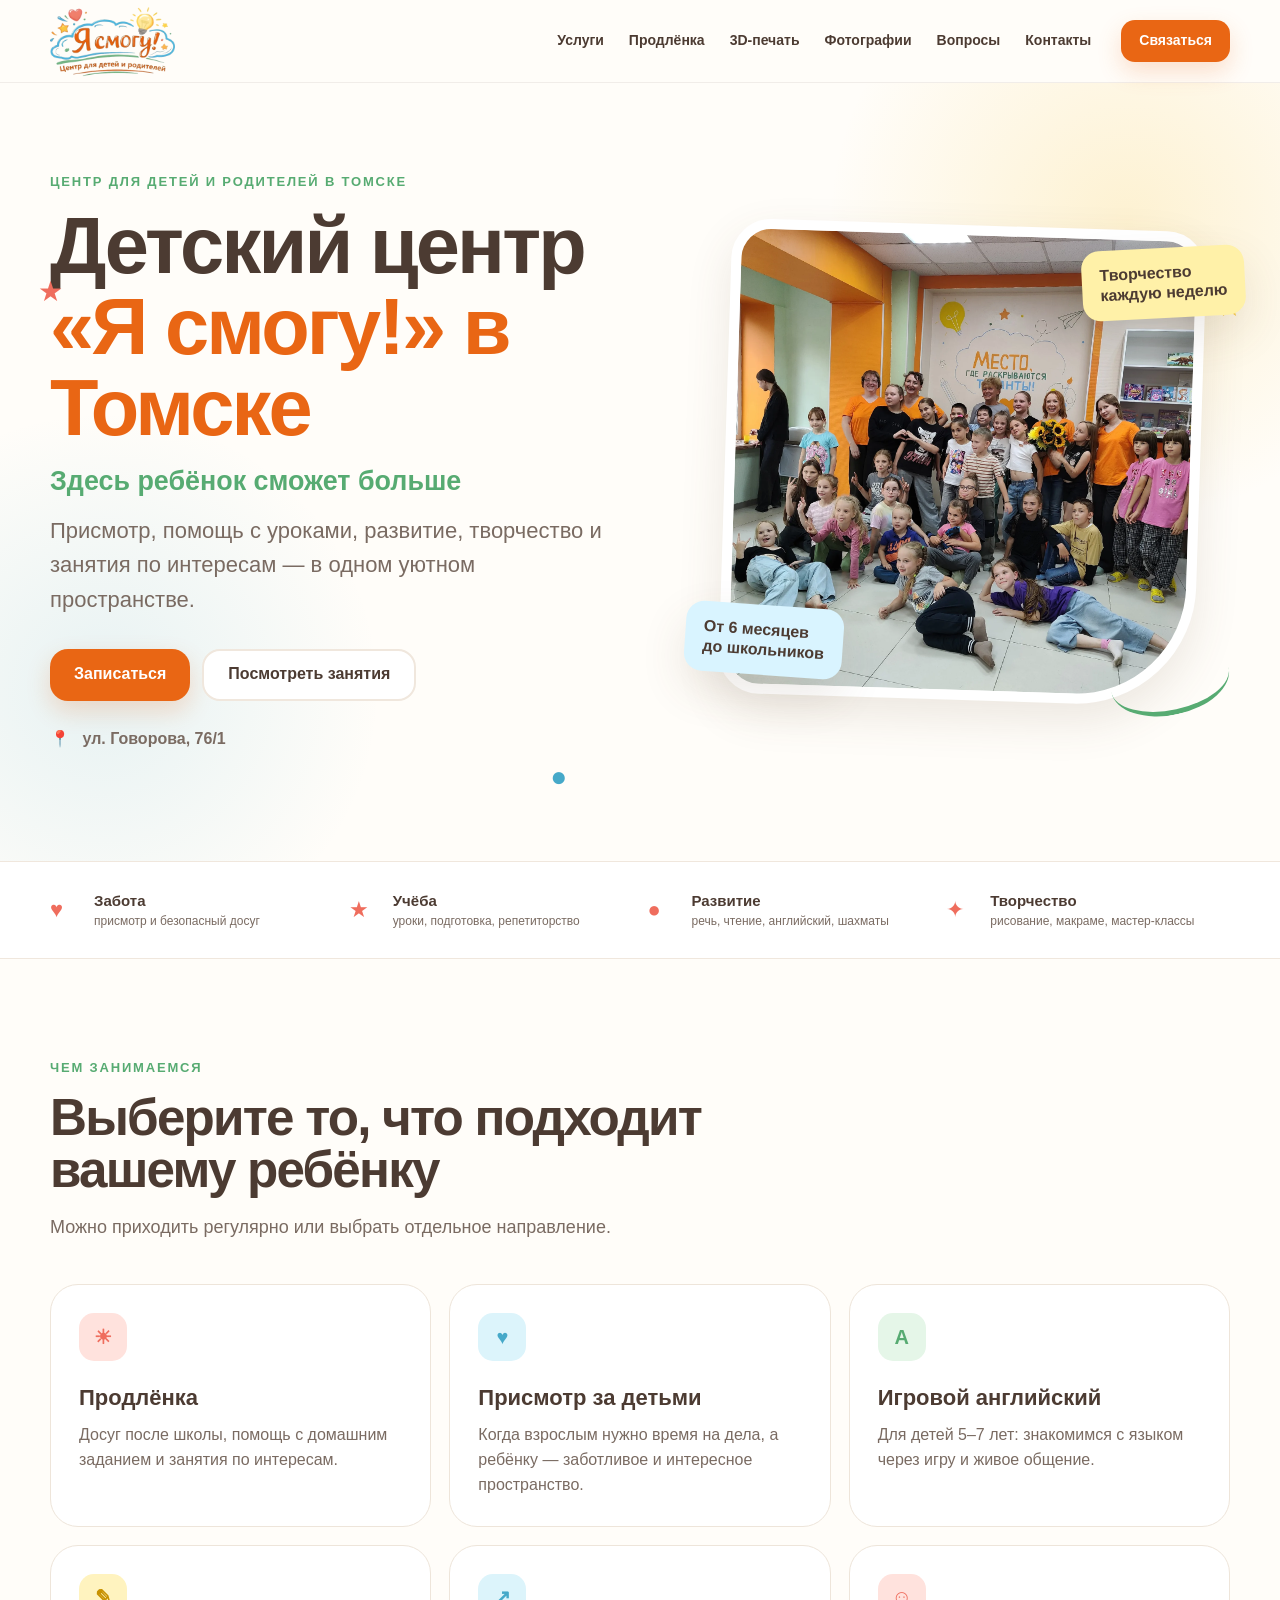
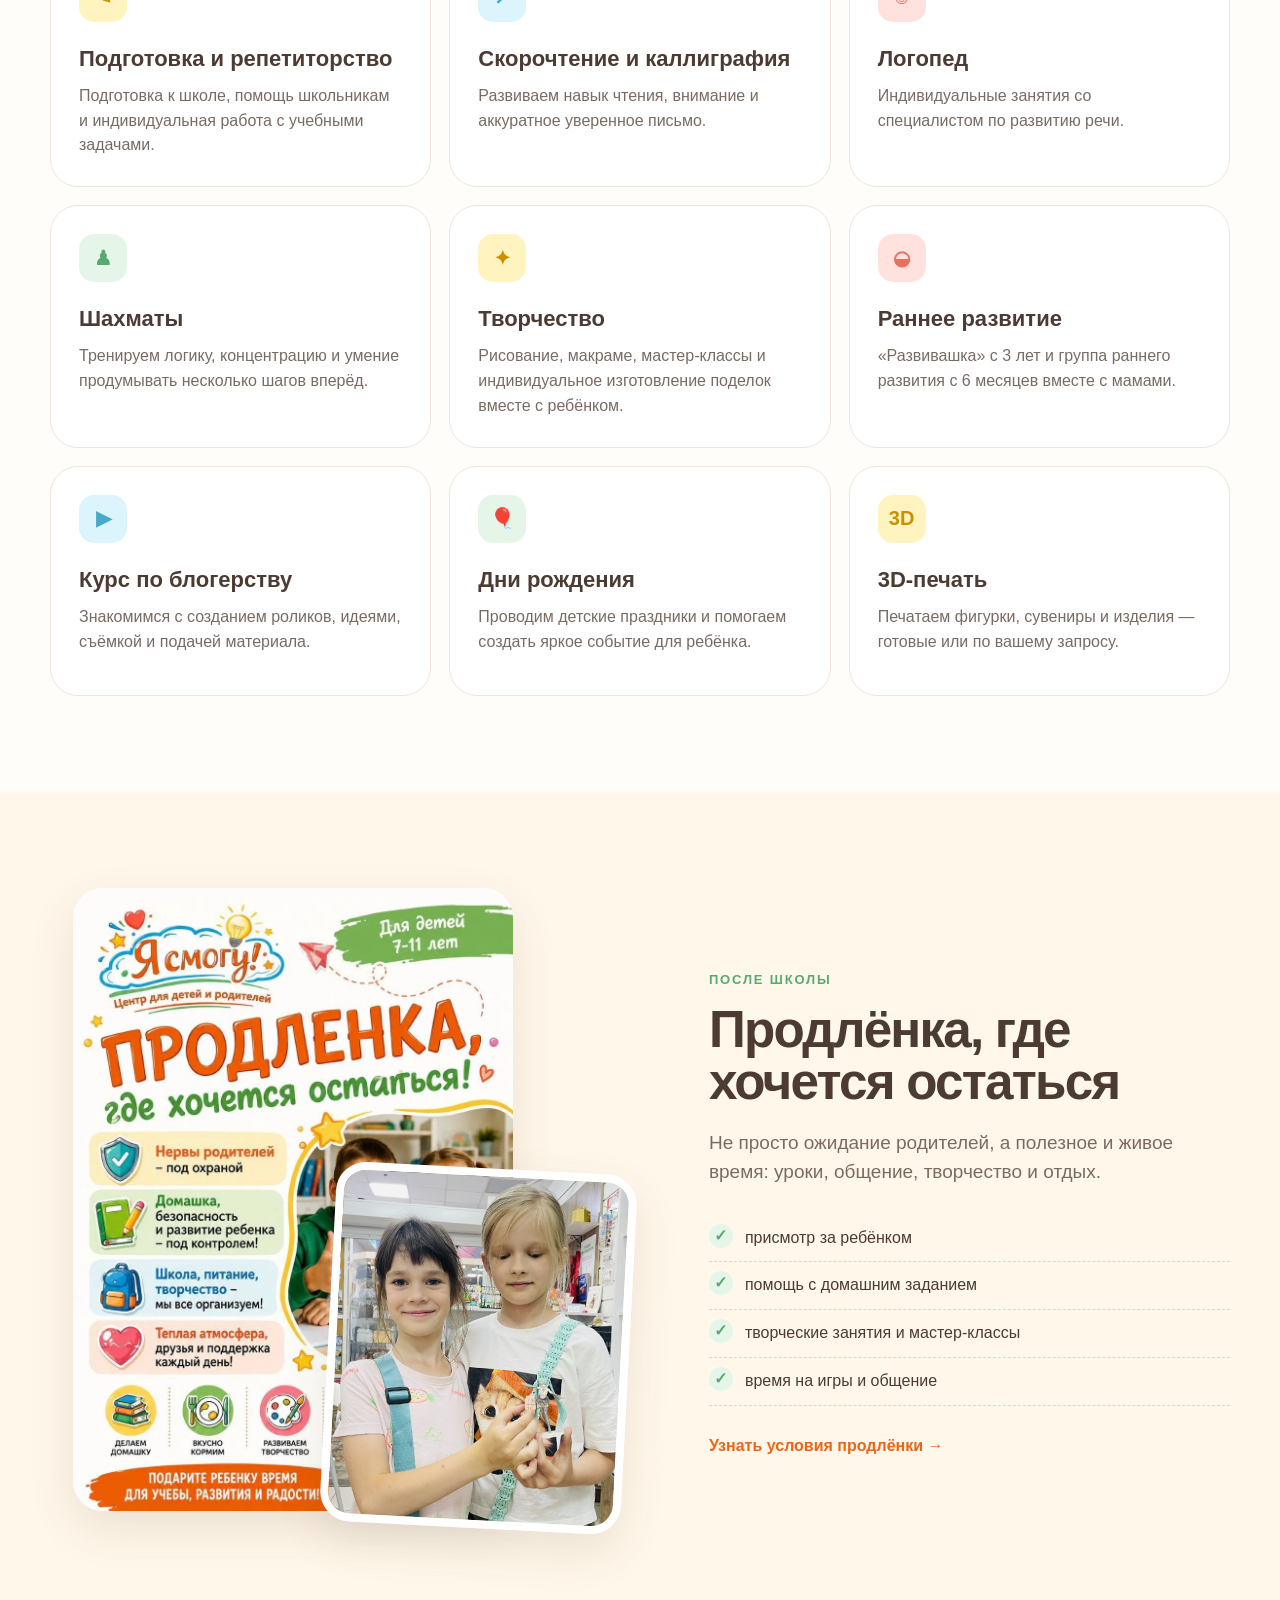
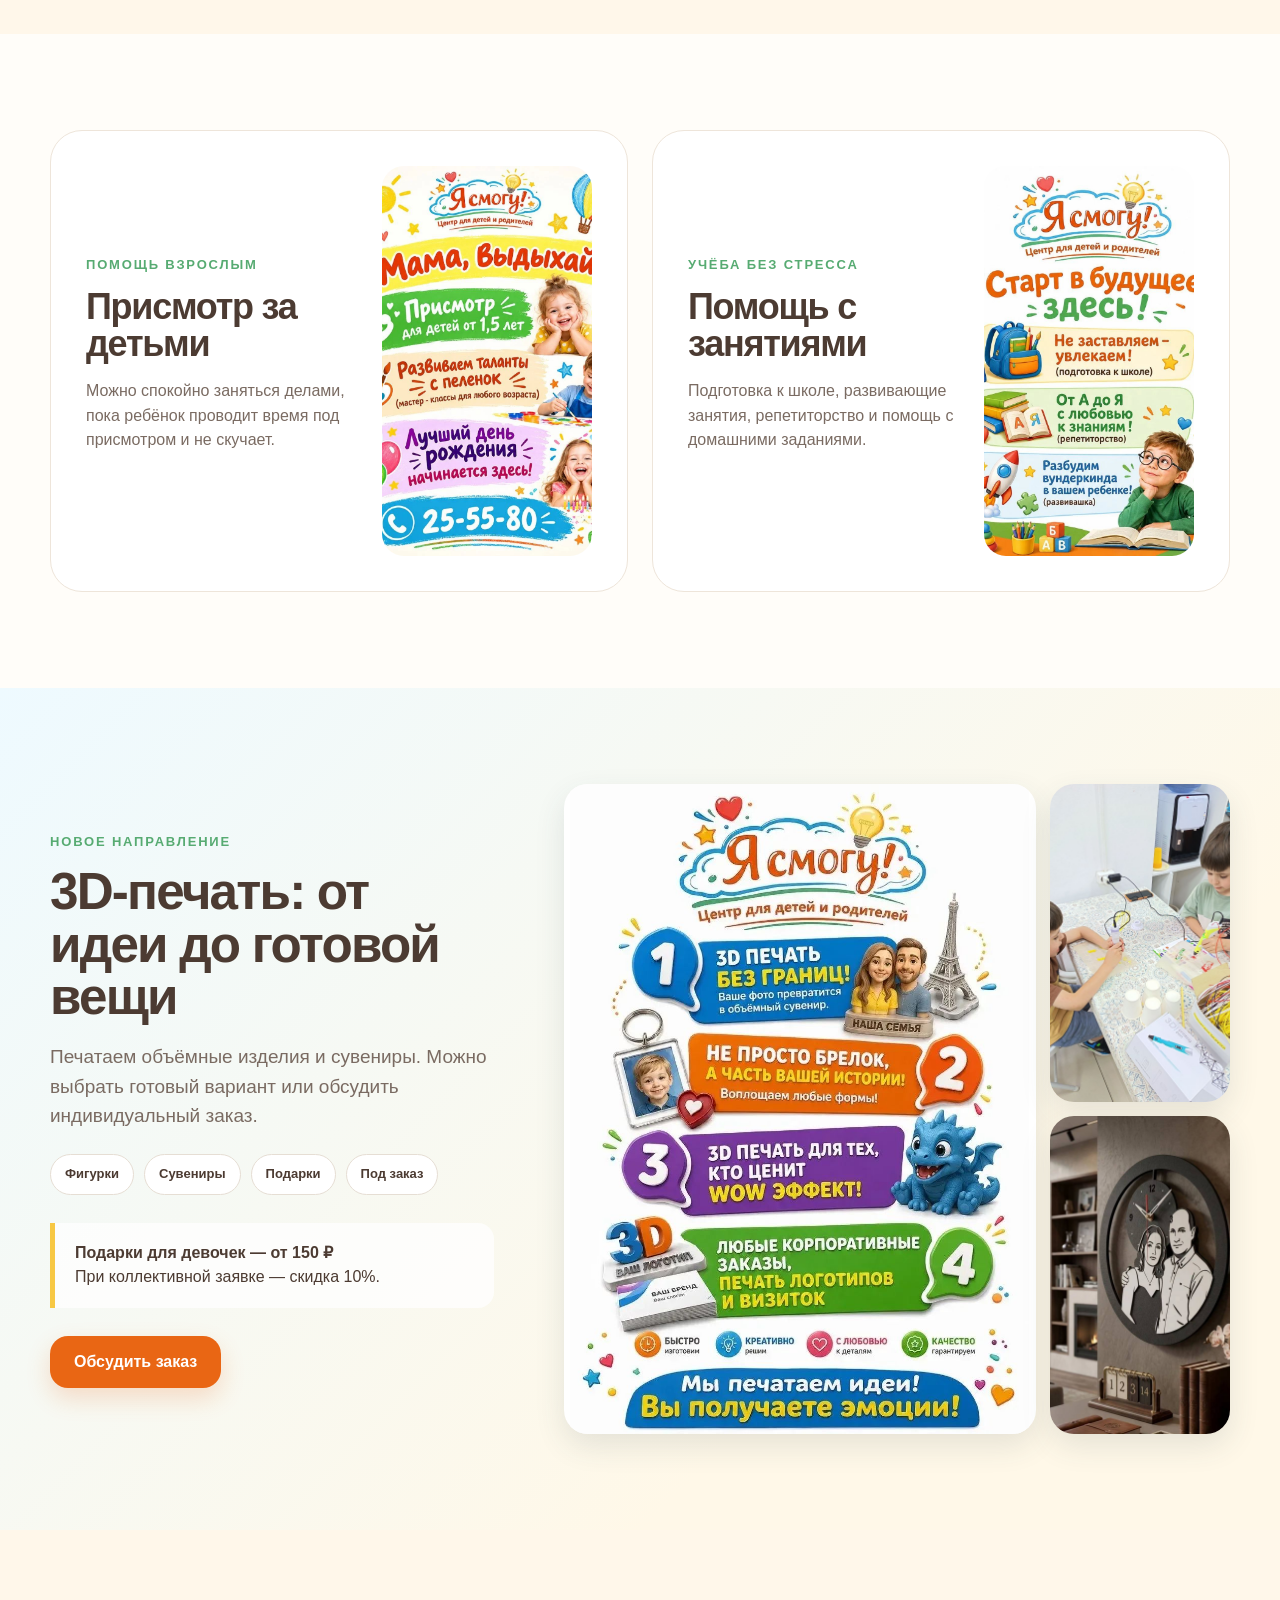
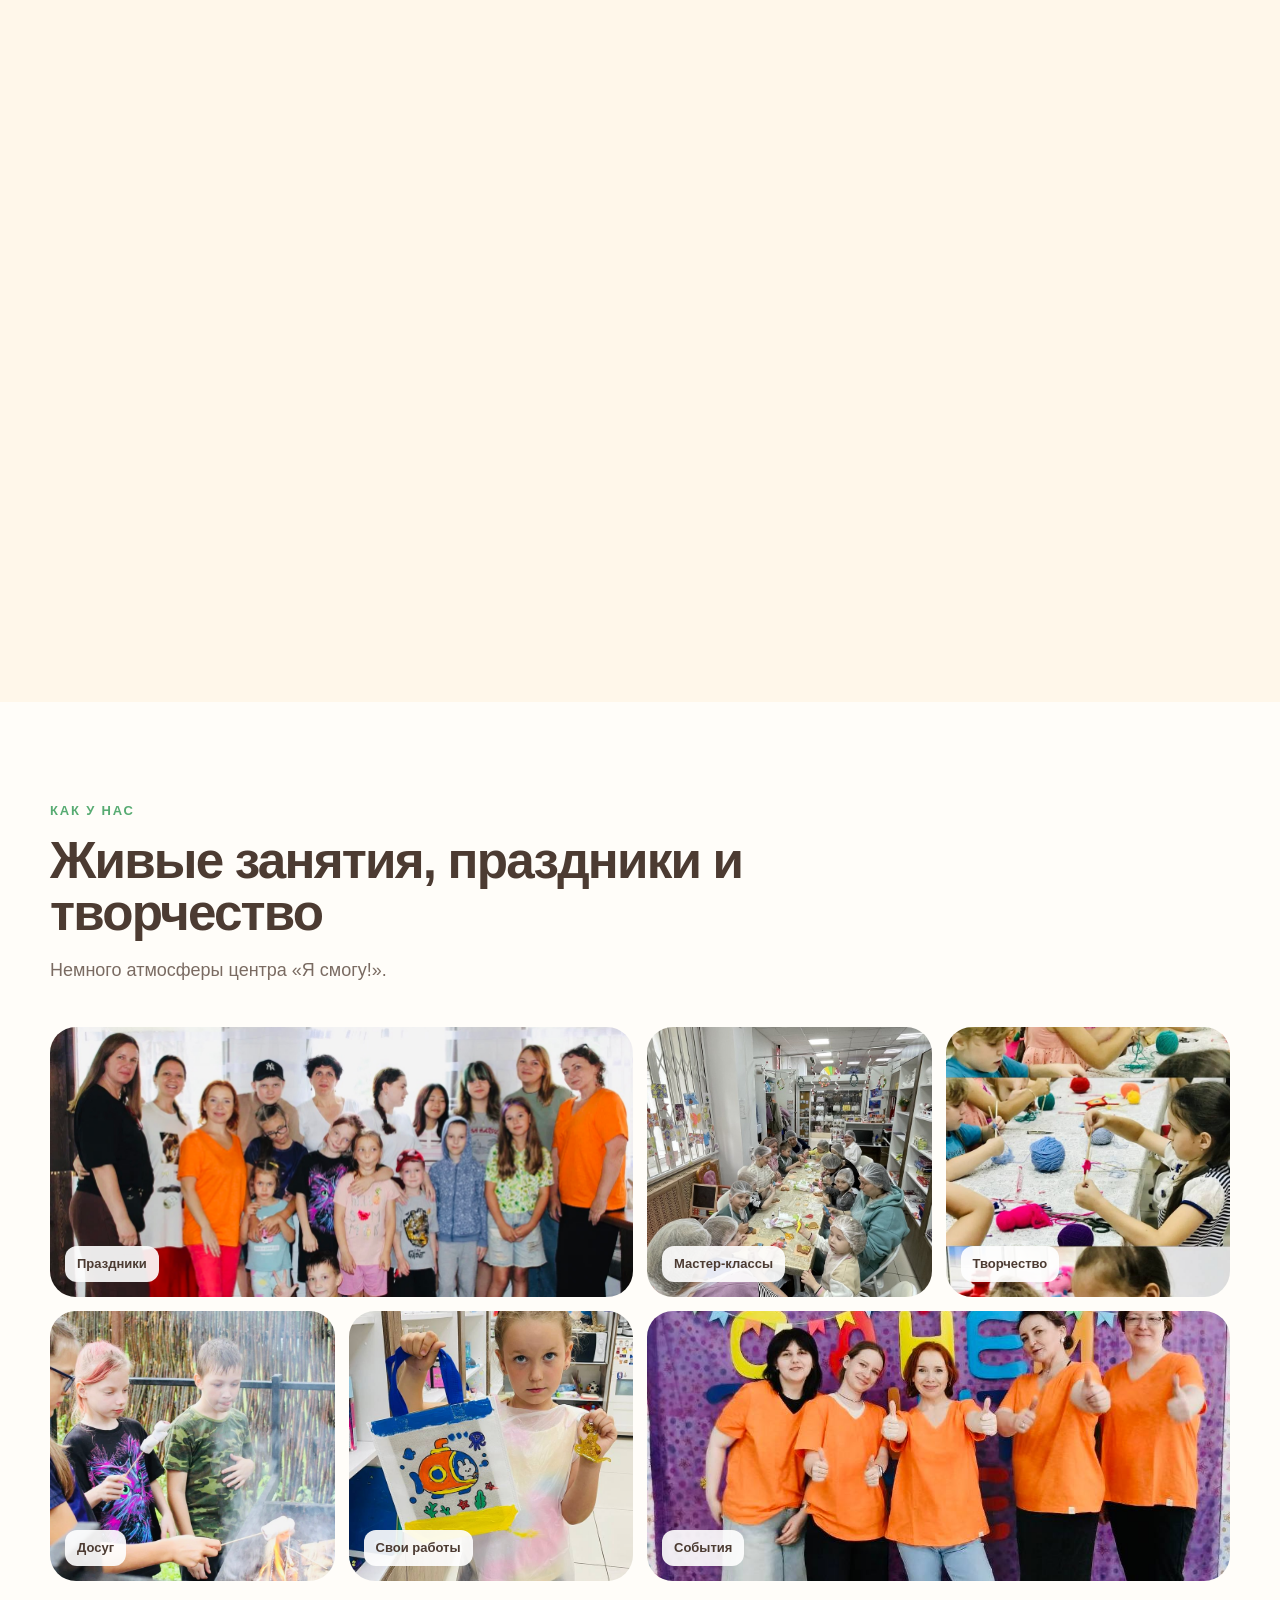
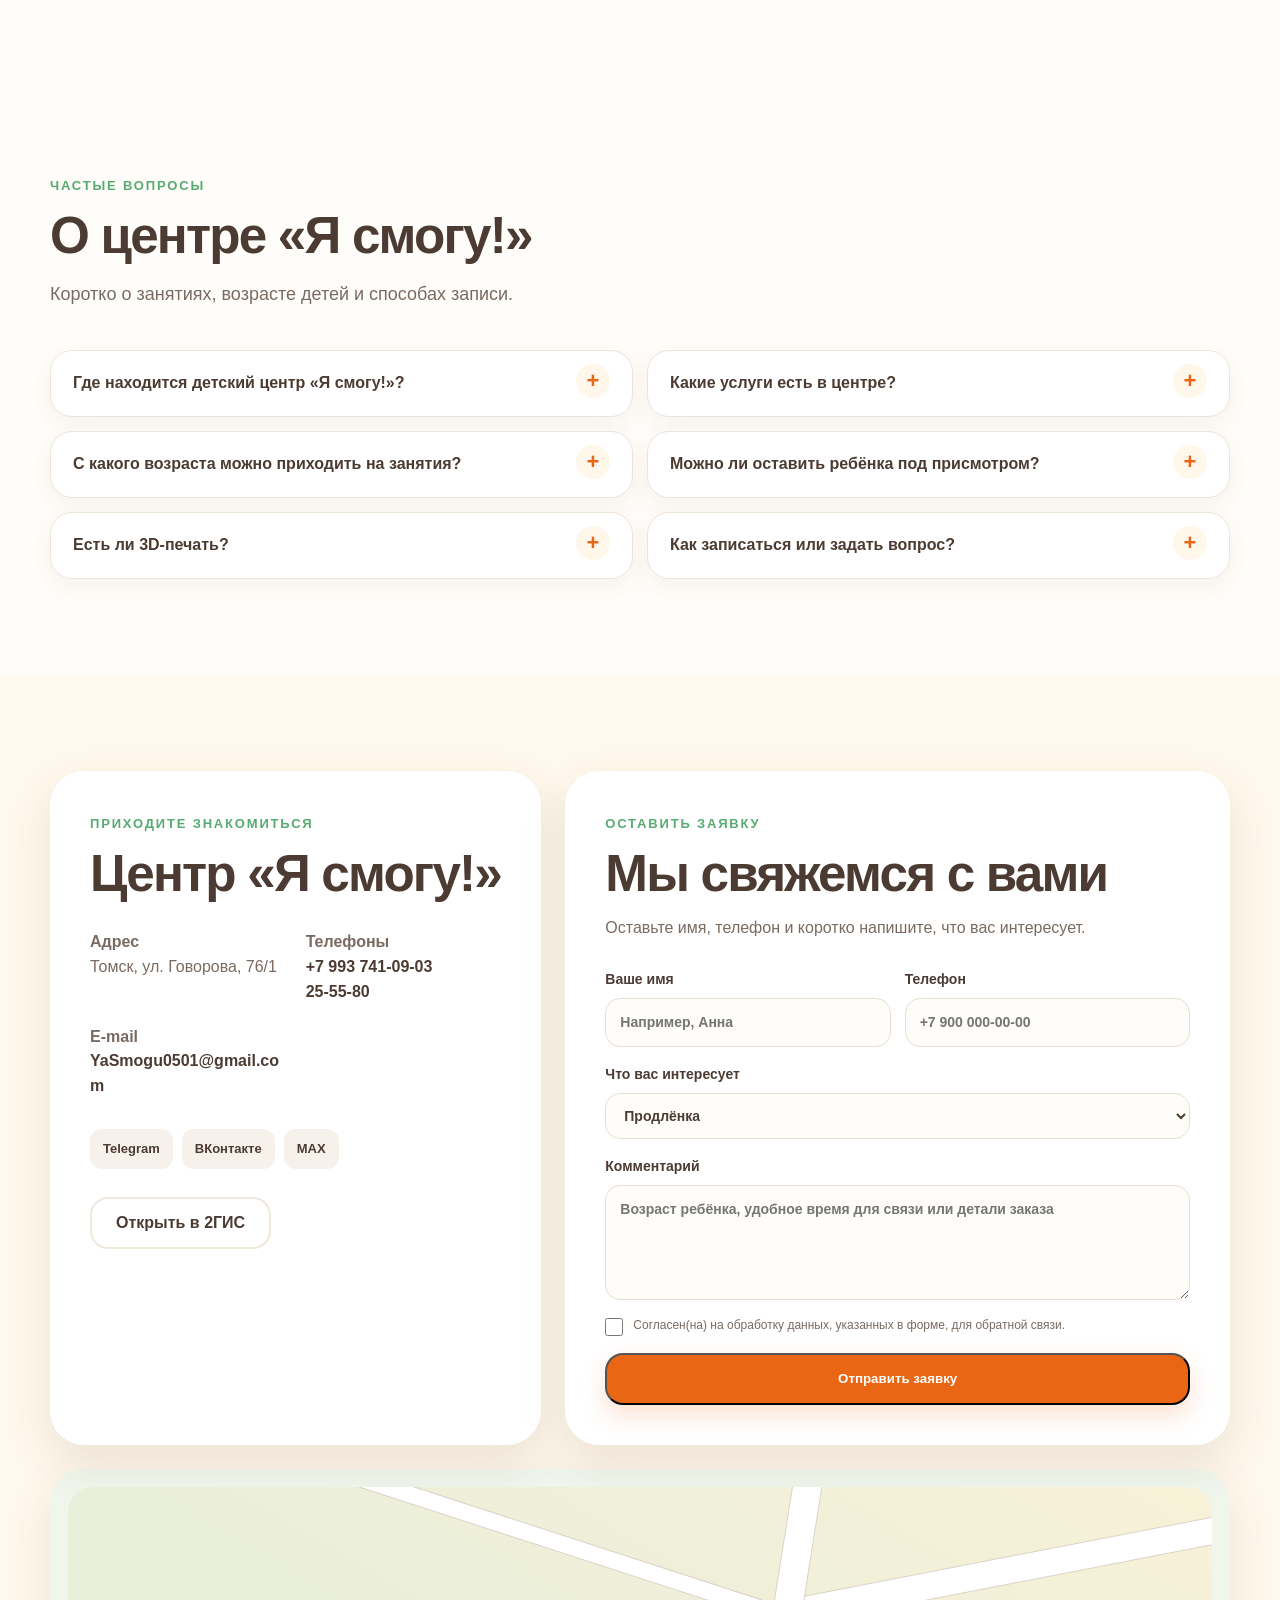
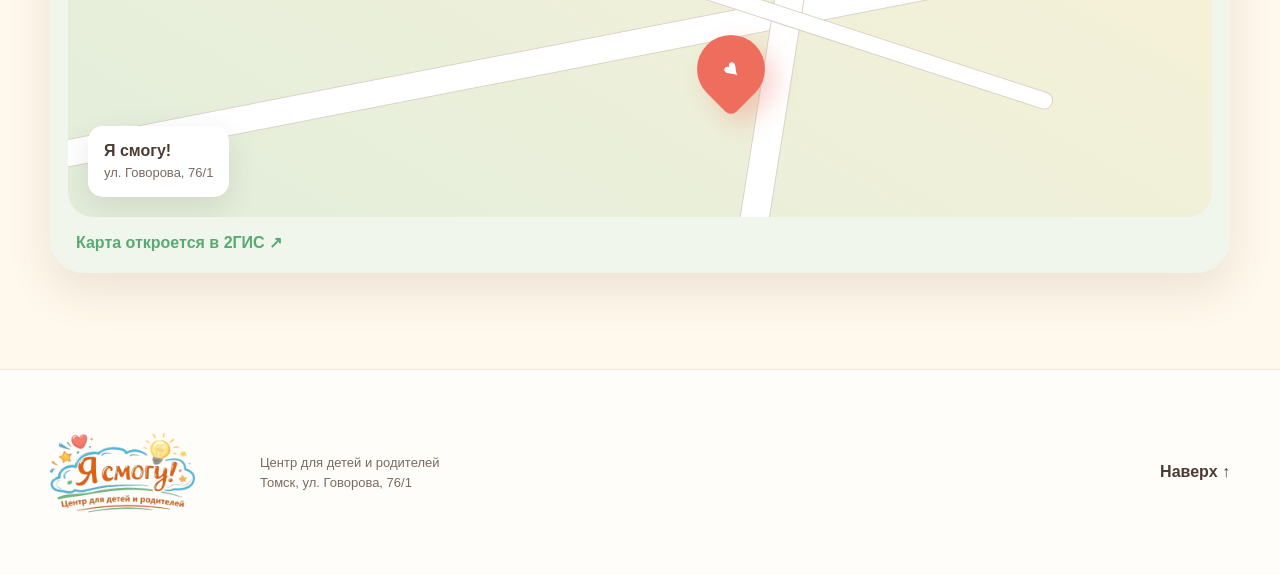
==== commit 4e1dcb49: "some upd" ====
--- a/index.html
+++ b/index.html
@@ -649,7 +649,7 @@
                 id="feedback-form"
                 method="POST"
                 name="contact"
-                netlify-honeypot="bot-field"
+                netlify
               >
                 <input name="form-name" type="hidden" value="contact" />
                 <p aria-hidden="true" class="visually-hidden">
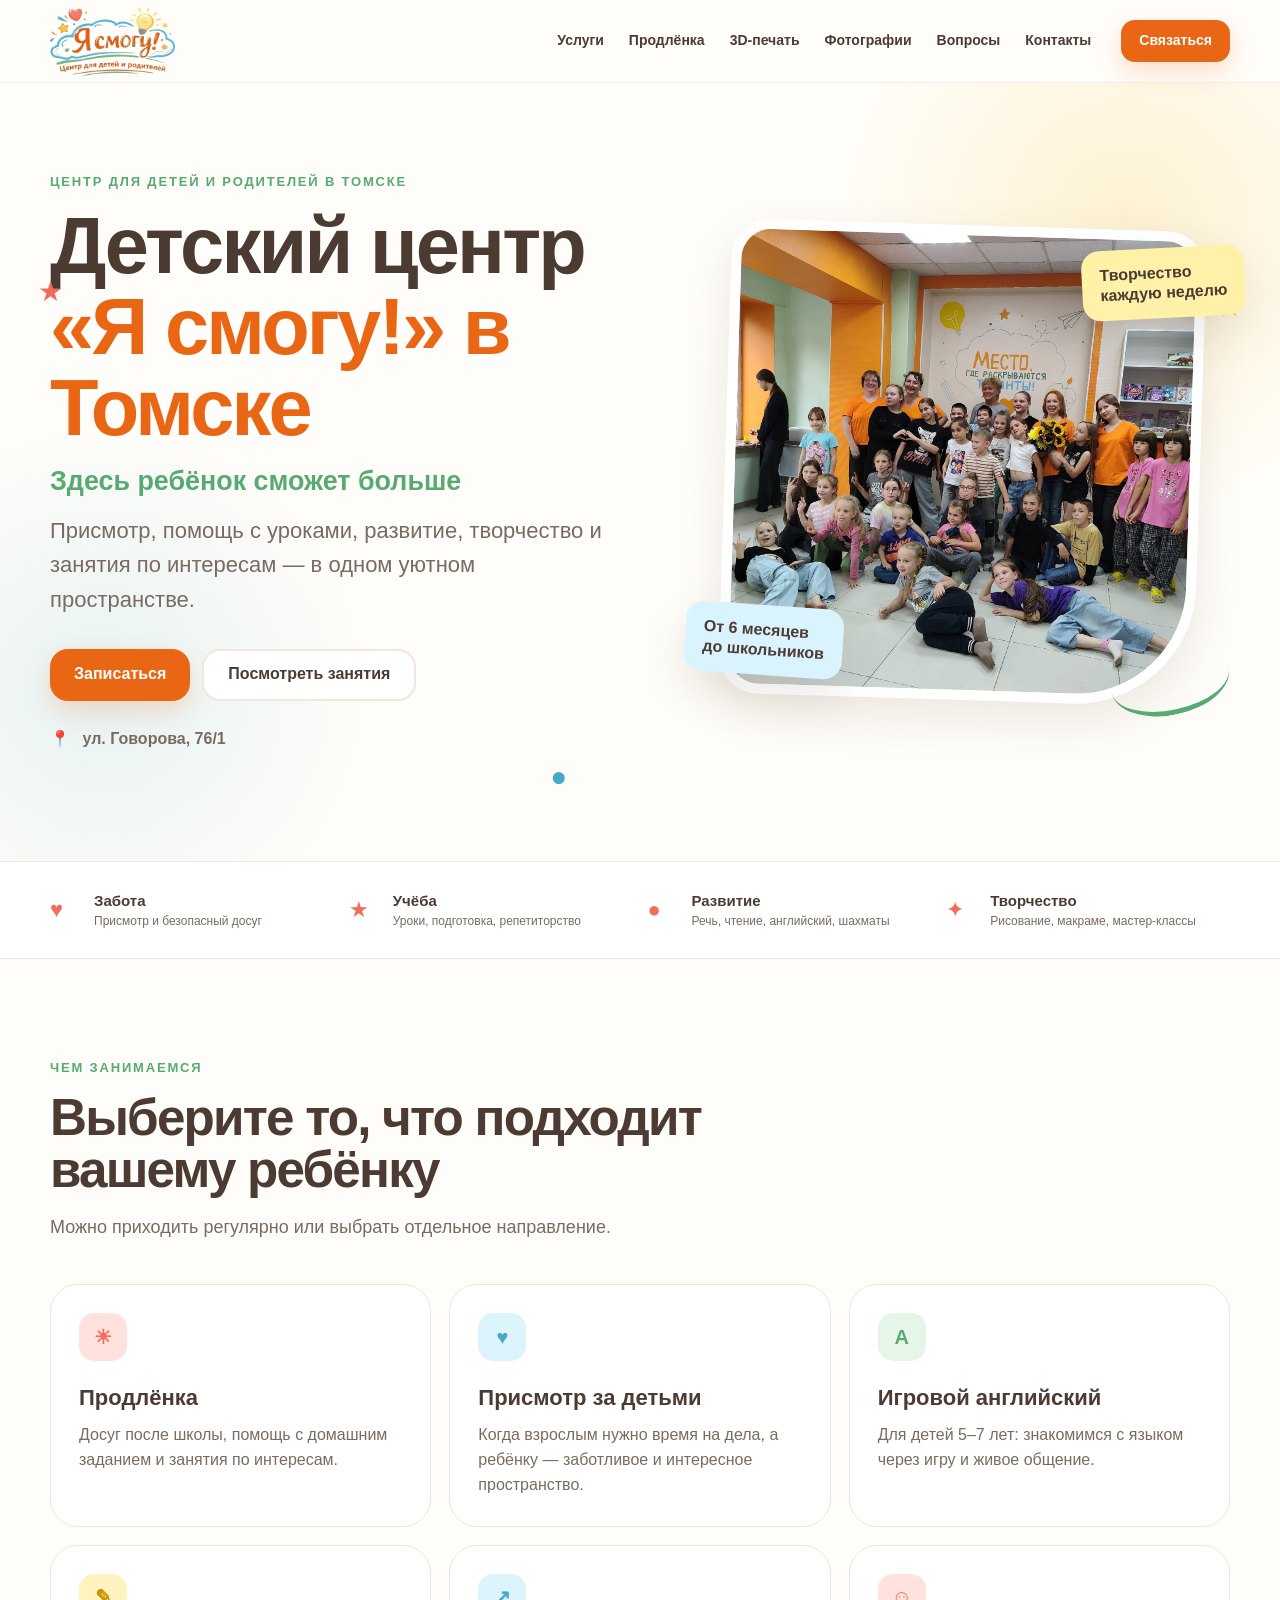
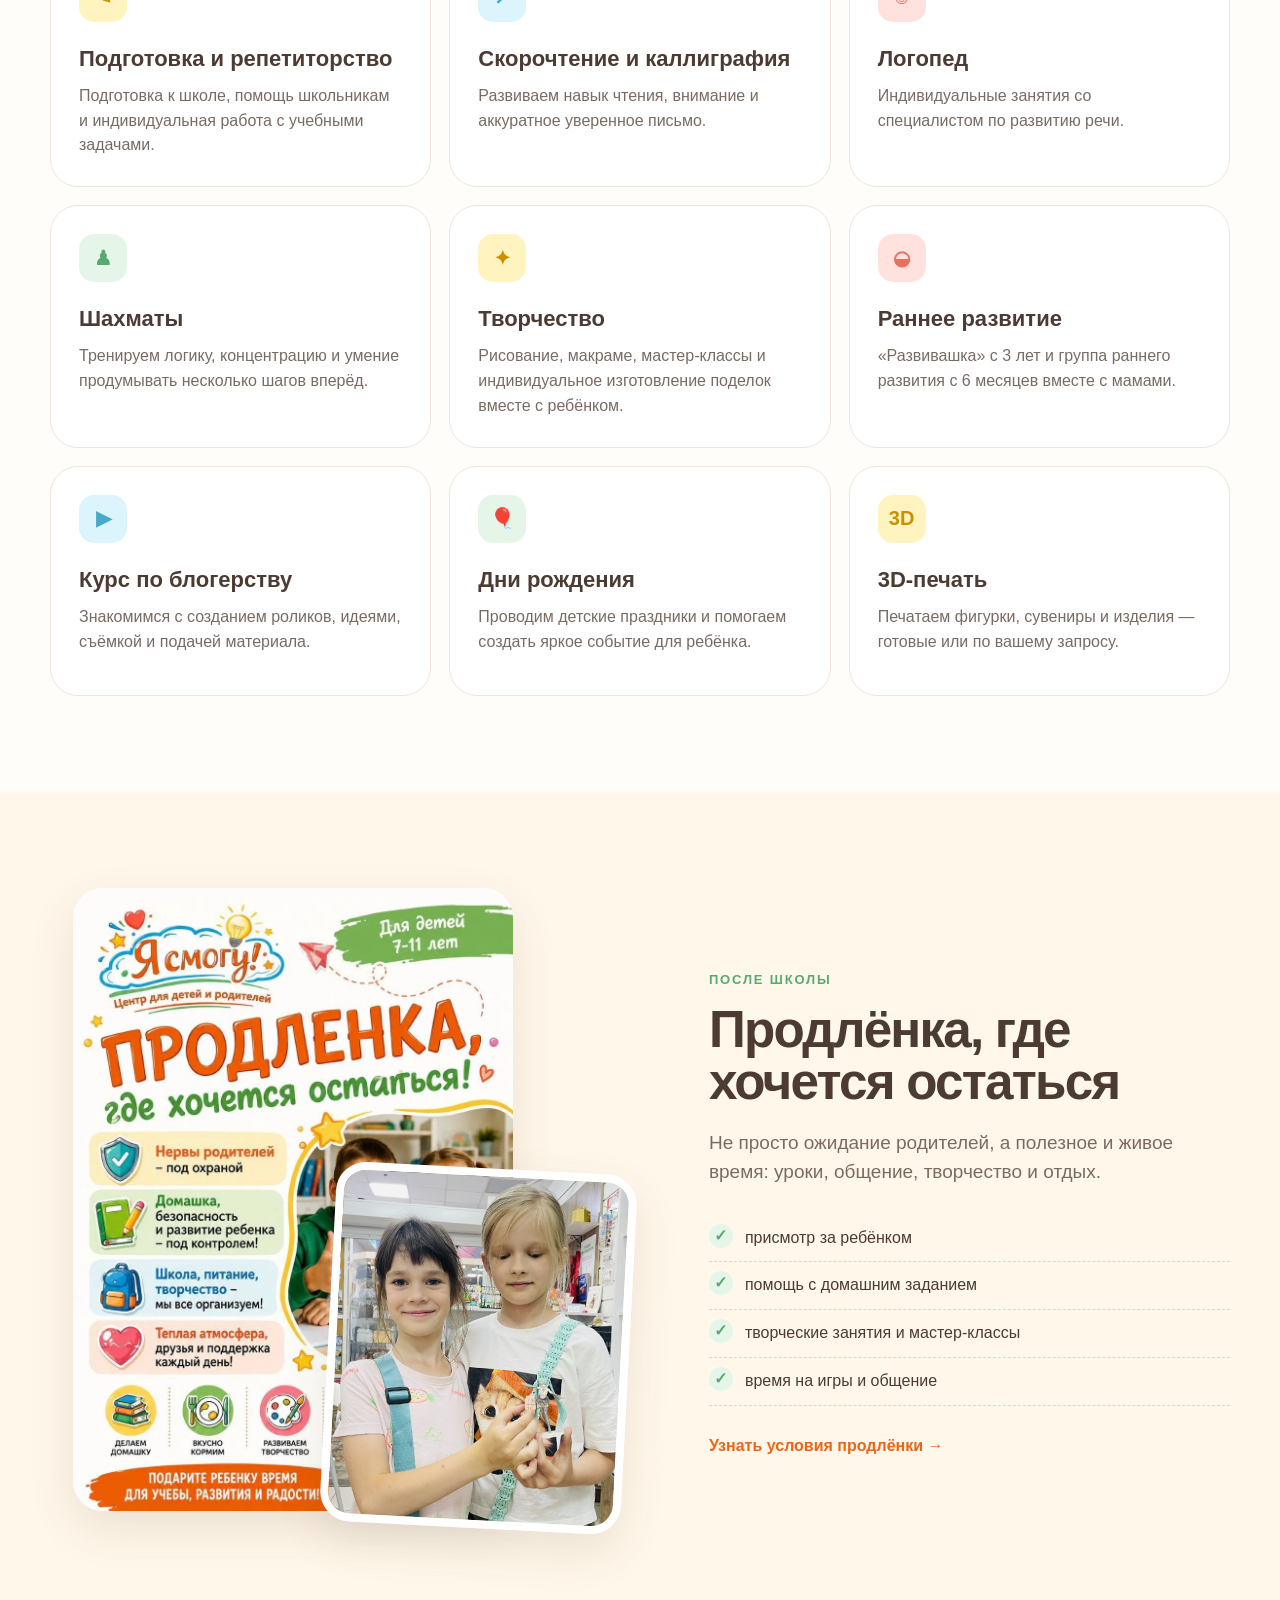
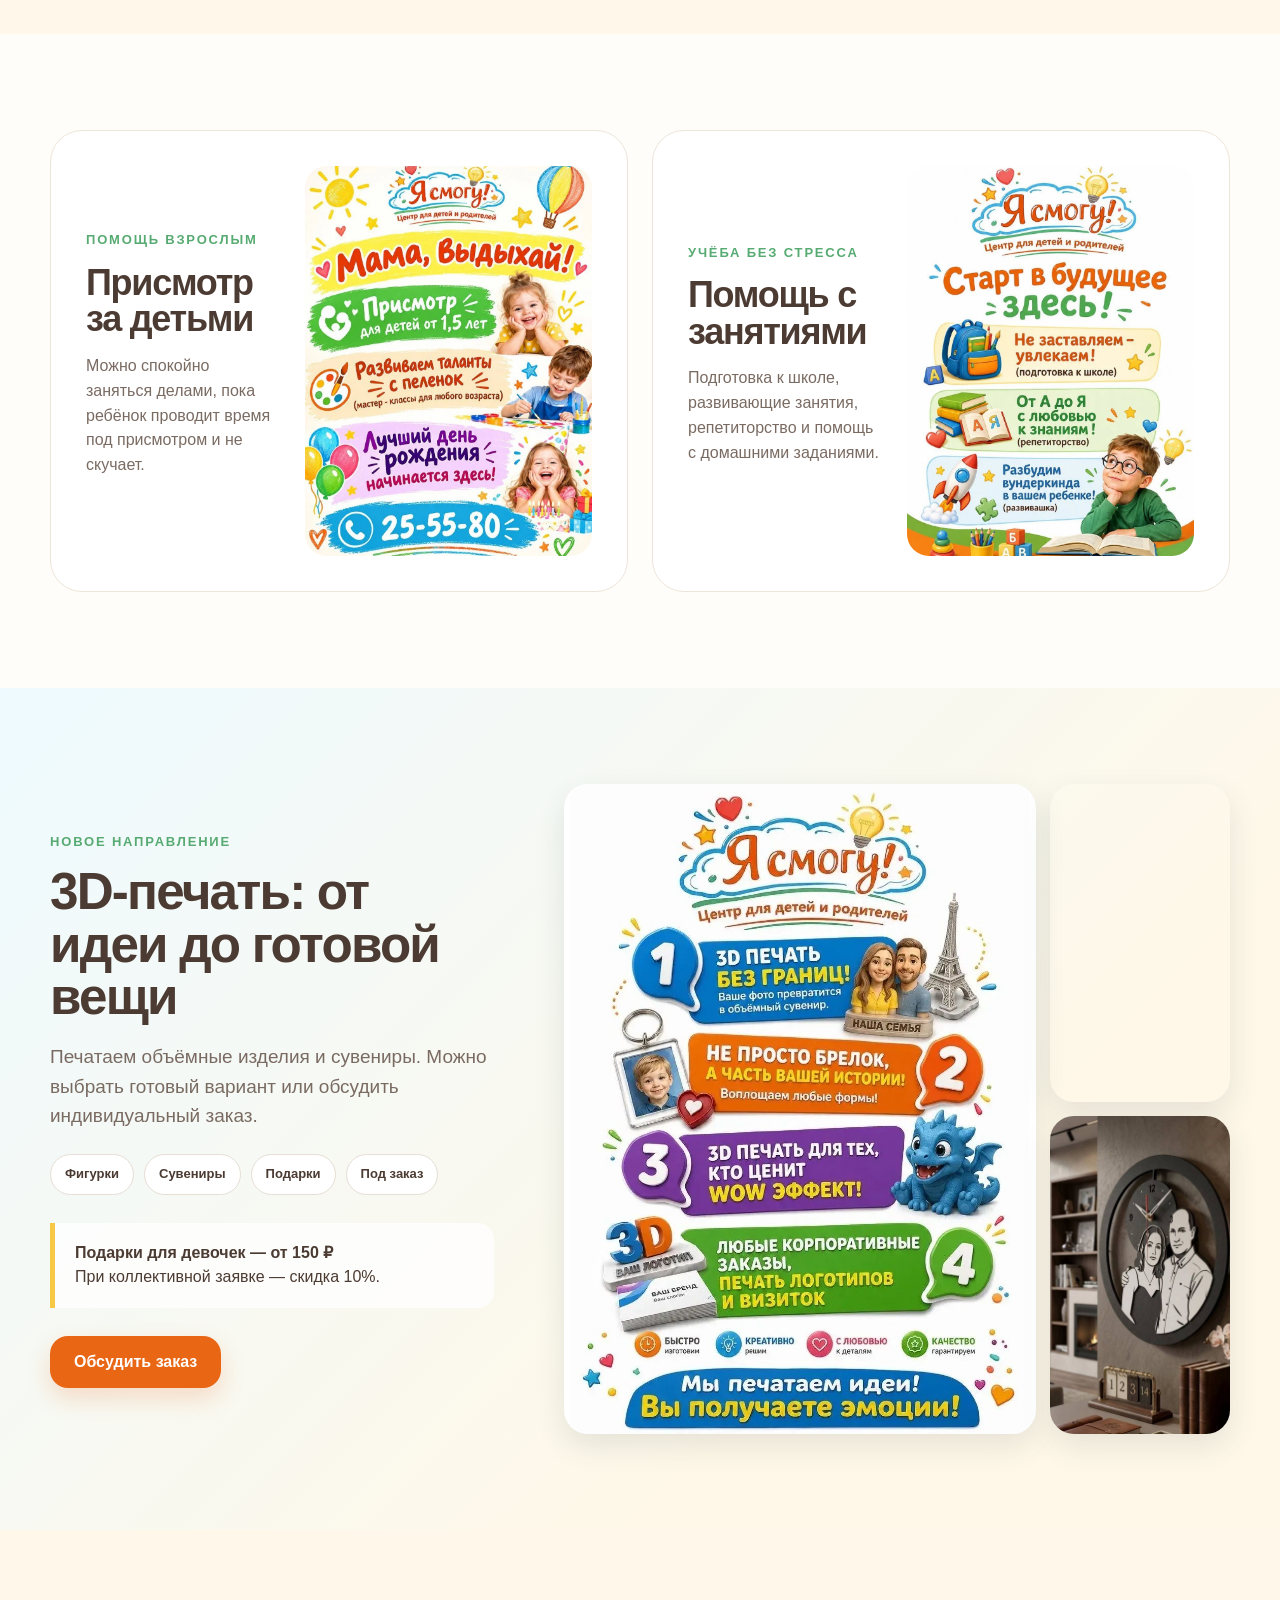
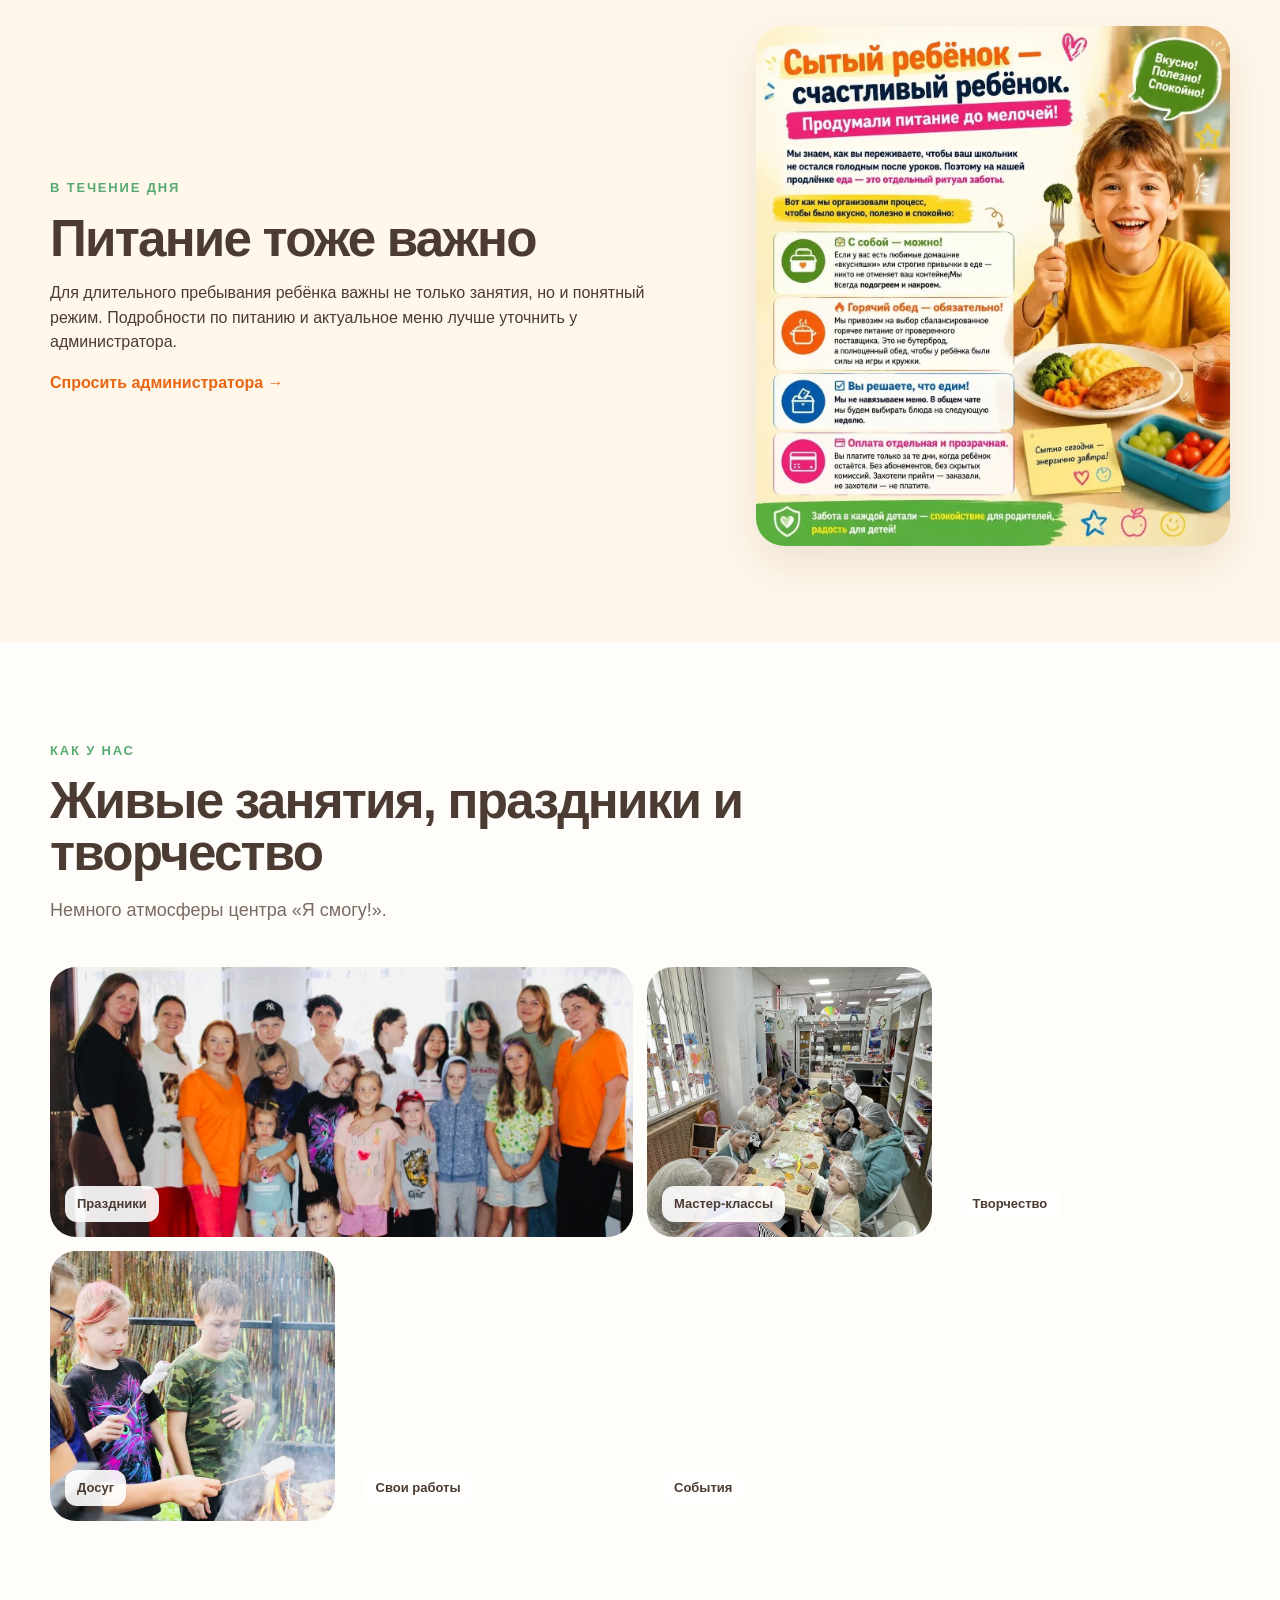
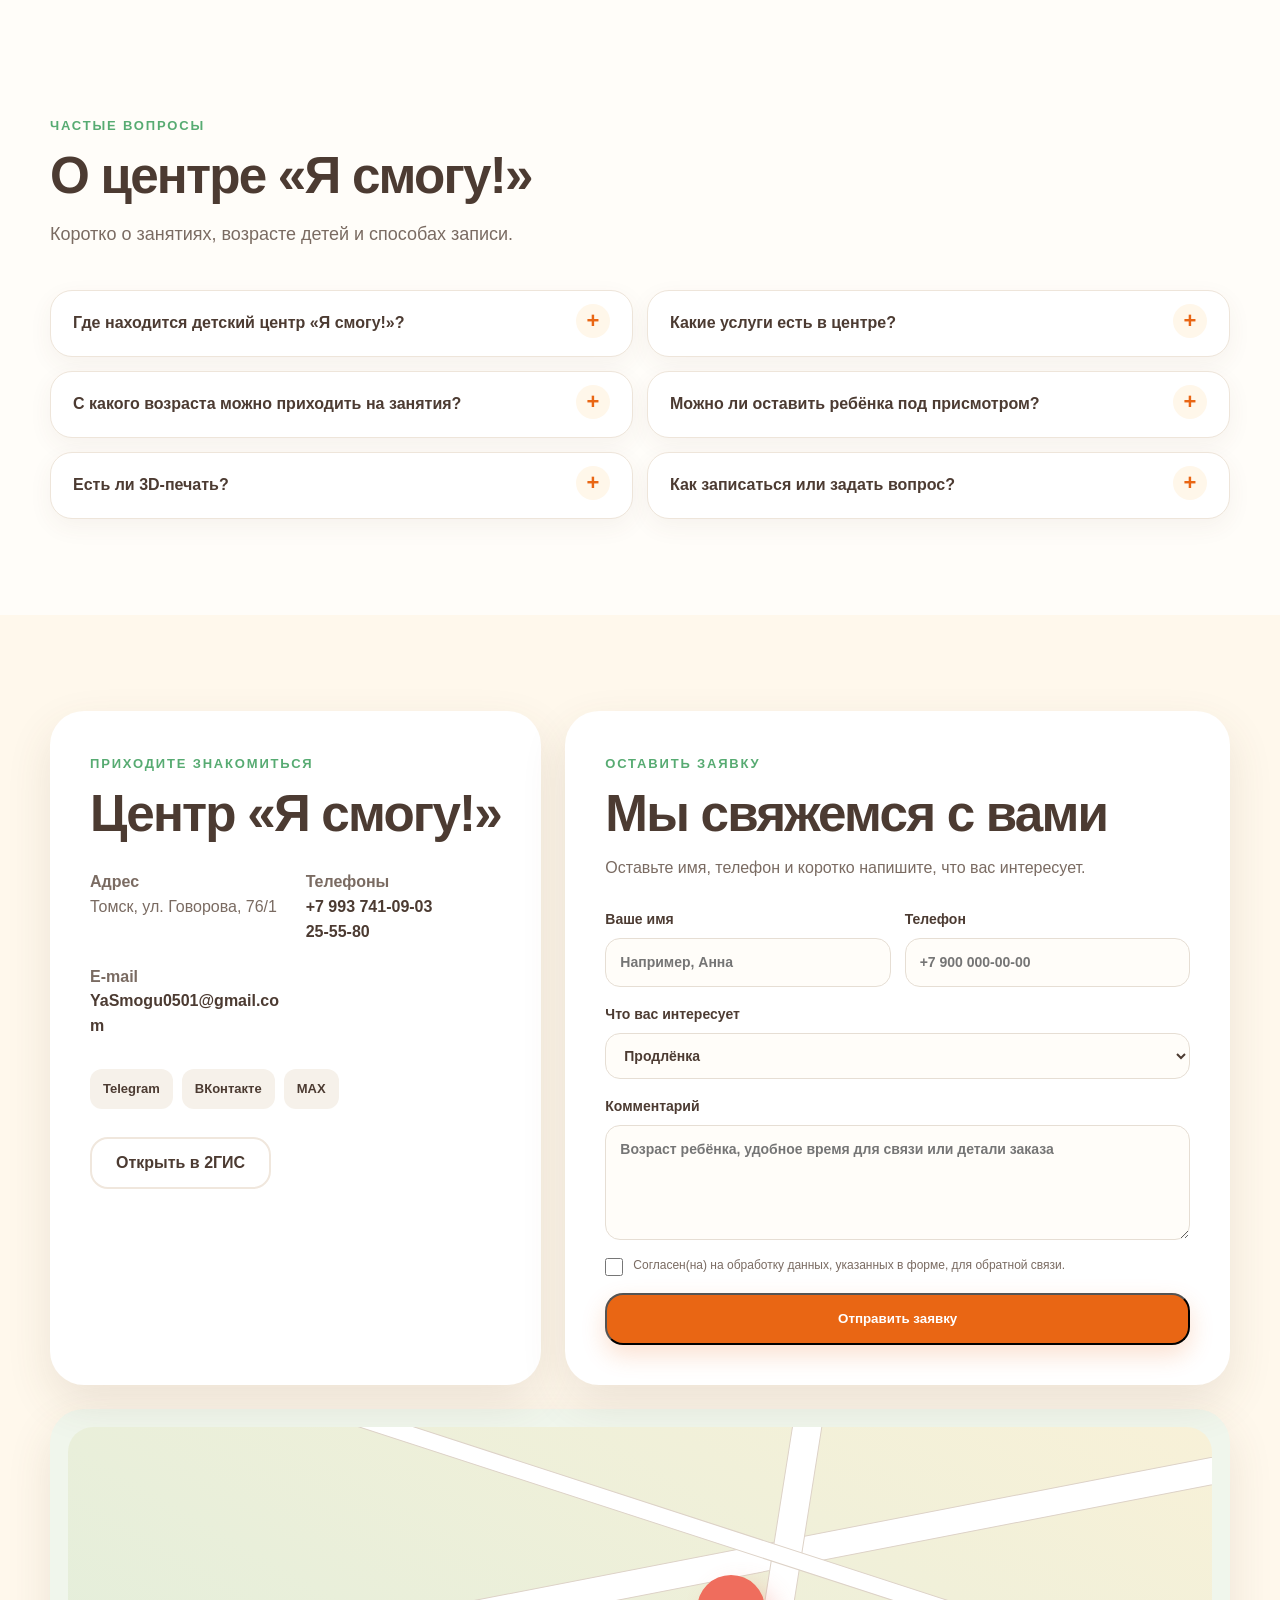
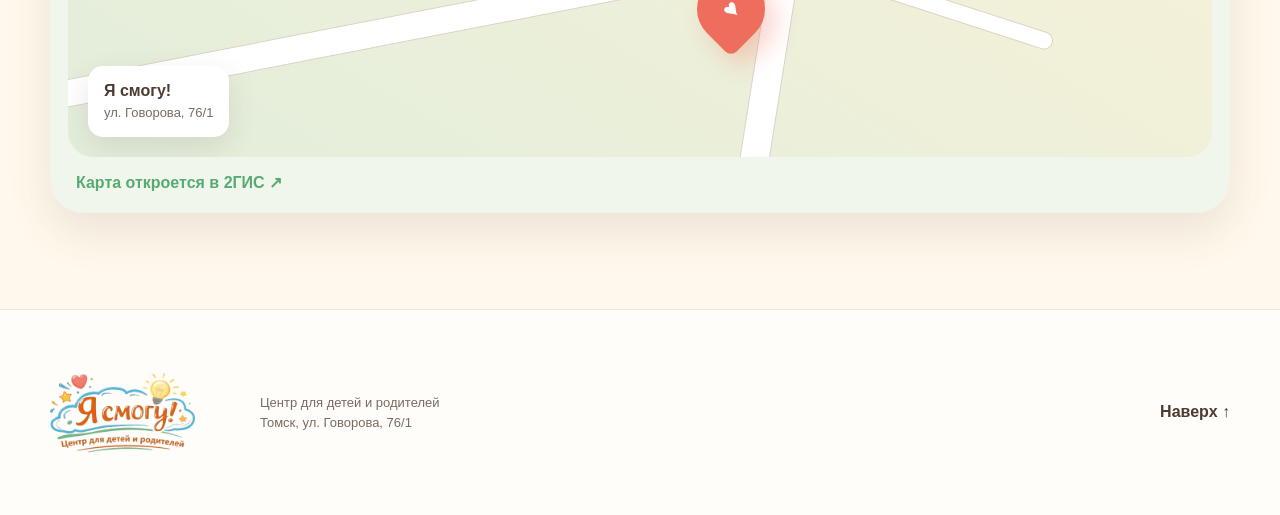
==== commit 11b96ec2: "some upd" ====
--- a/index.html
+++ b/index.html
@@ -144,22 +144,22 @@
           <div>
             <span> ♥ </span>
             <b> Забота </b>
-            <small> присмотр и безопасный досуг </small>
+            <small> Присмотр и безопасный досуг </small>
           </div>
           <div>
             <span> ★ </span>
             <b> Учёба </b>
-            <small> уроки, подготовка, репетиторство </small>
+            <small> Уроки, подготовка, репетиторство </small>
           </div>
           <div>
             <span> ● </span>
             <b> Развитие </b>
-            <small> речь, чтение, английский, шахматы </small>
+            <small> Речь, чтение, английский, шахматы </small>
           </div>
           <div>
             <span> ✦ </span>
             <b> Творчество </b>
-            <small> рисование, макраме, мастер-классы </small>
+            <small> Рисование, макраме, мастер-классы </small>
           </div>
         </div>
       </section>
--- a/assets/styles.css
+++ b/assets/styles.css
@@ -426,7 +426,7 @@
 }
 .info-card {
   display: grid;
-  grid-template-columns: 1fr 210px;
+  grid-template-columns: 1fr 1.5fr;
   gap: 28px;
   align-items: center;
   padding: 35px;
@@ -501,7 +501,7 @@
   align-items: center;
 }
 .nutrition-poster {
-  max-height: 580px;
+  max-height: 520px;
   justify-self: center;
   border-radius: 28px;
   box-shadow: var(--shadow);
@@ -1055,7 +1055,40 @@
   color: var(--orange);
 }
 
+@media (max-width: 1200px) {
+  .info-card {
+    grid-template-columns: 1fr;
+    gap: 20px;
+    padding: 24px 20px;
+    overflow: hidden;
+  }
+  .info-card > div {
+    min-width: 0;
+  }
+
+  .info-card h2 {
+    font-size: 30px;
+    line-height: 1.05;
+  }
+
+  .info-card img {
+    width: 100%;
+    max-width: 220px;
+    max-height: none;
+    height: fit-content;
+    justify-self: center;
+    object-fit: contain;
+  }
+}
+
+@media (max-width: 1100px) {
+  .nutrition-poster {
+    max-height: 450px;
+  }
+}
+
 @media (max-width: 980px) {
+
   .spark {
     display: none;
   }
@@ -1068,6 +1101,11 @@
   }
   .printing-gallery {
     grid-template-columns: minmax(0, 1.55fr) minmax(140px, 0.65fr);
+  }
+  .nutrition-poster {
+    max-height: 580px;
+    max-width: 500px;
+    width: 100%;
   }
 }
 @media (max-width: 620px) {
@@ -1123,30 +1161,10 @@
     top: 10px;
     right: 10px;
   }
-}
-@media (max-width: 360px) {
-  .info-card {
-    grid-template-columns: 1fr;
-    gap: 20px;
-    padding: 24px 20px;
-    overflow: hidden;
-  }
-
-  .info-card > div {
-    min-width: 0;
-  }
-
-  .info-card h2 {
-    font-size: 30px;
-    line-height: 1.05;
-  }
-
-  .info-card img {
-    width: 100%;
-    max-width: 220px;
-    max-height: none;
-    justify-self: center;
-    object-fit: contain;
+  .nutrition-poster {
+    max-height: auto;
+    max-width: auto;
+    height: auto;
   }
 }
 
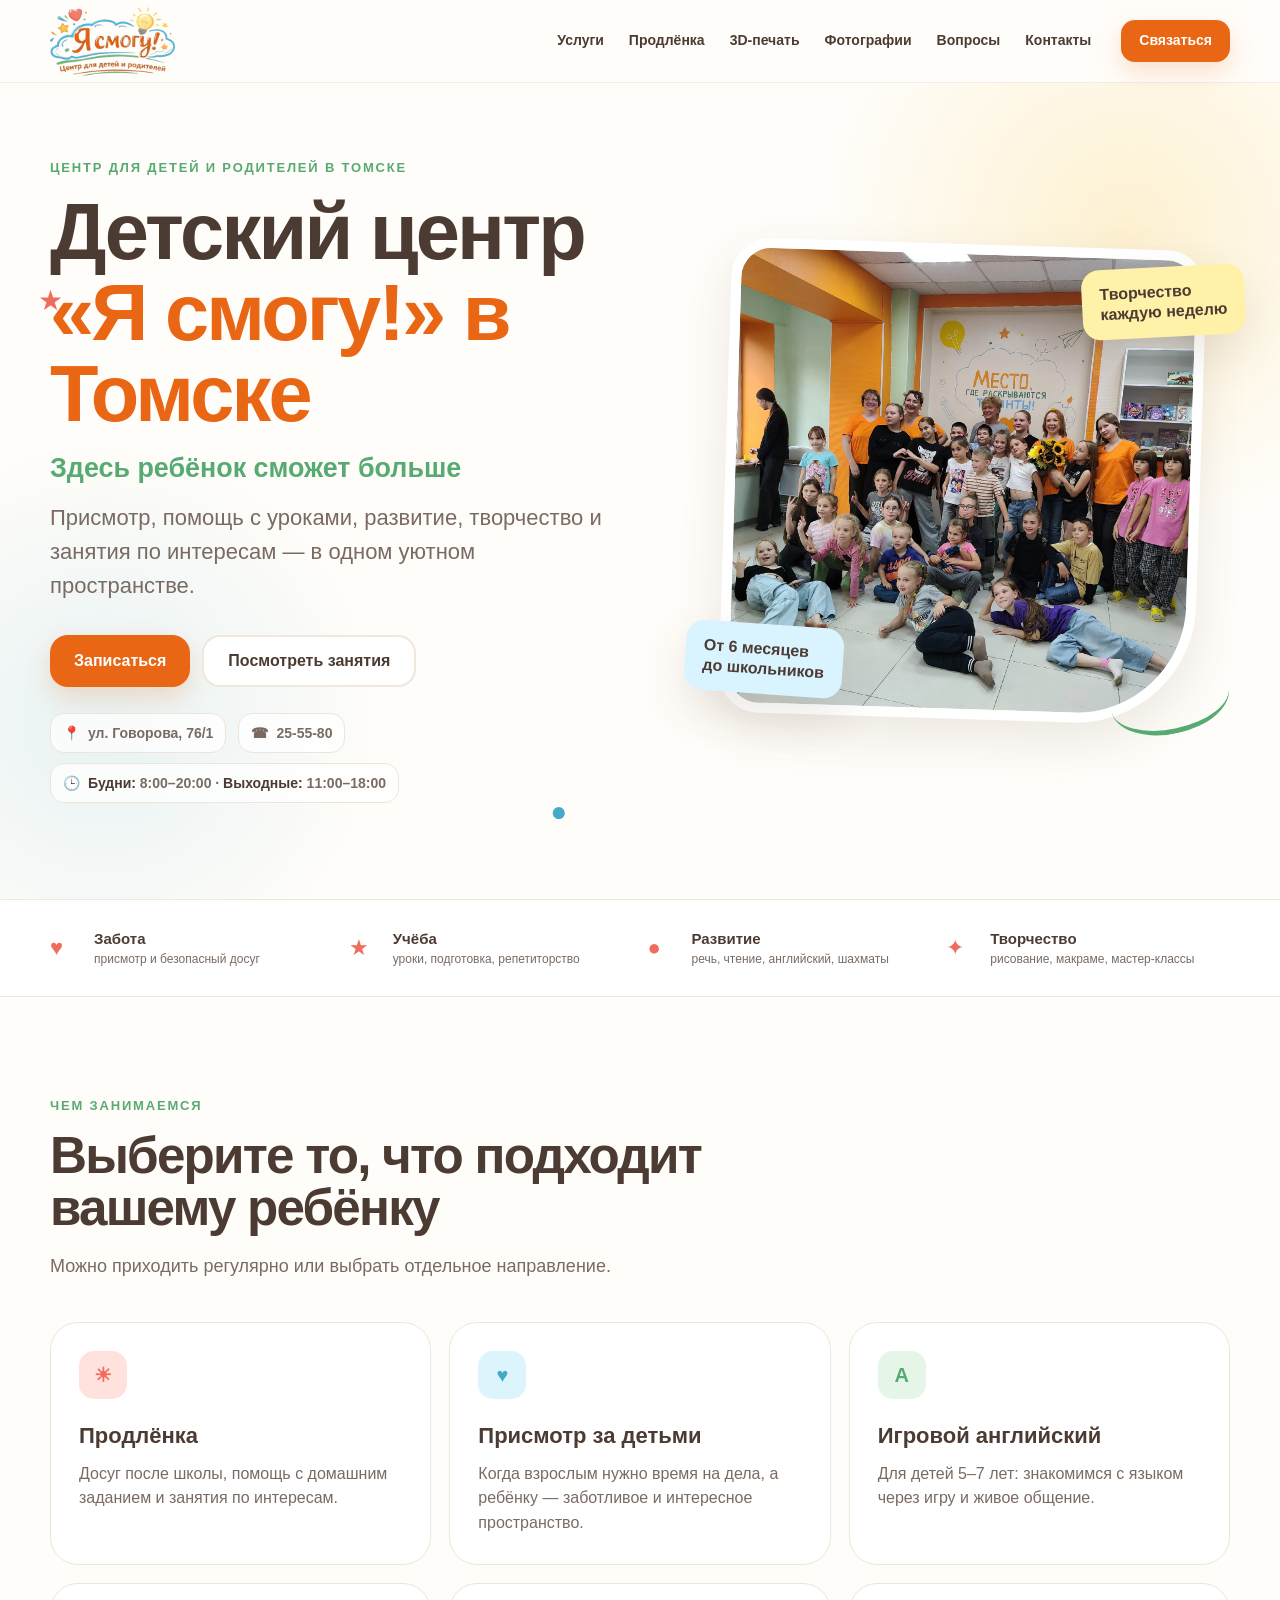
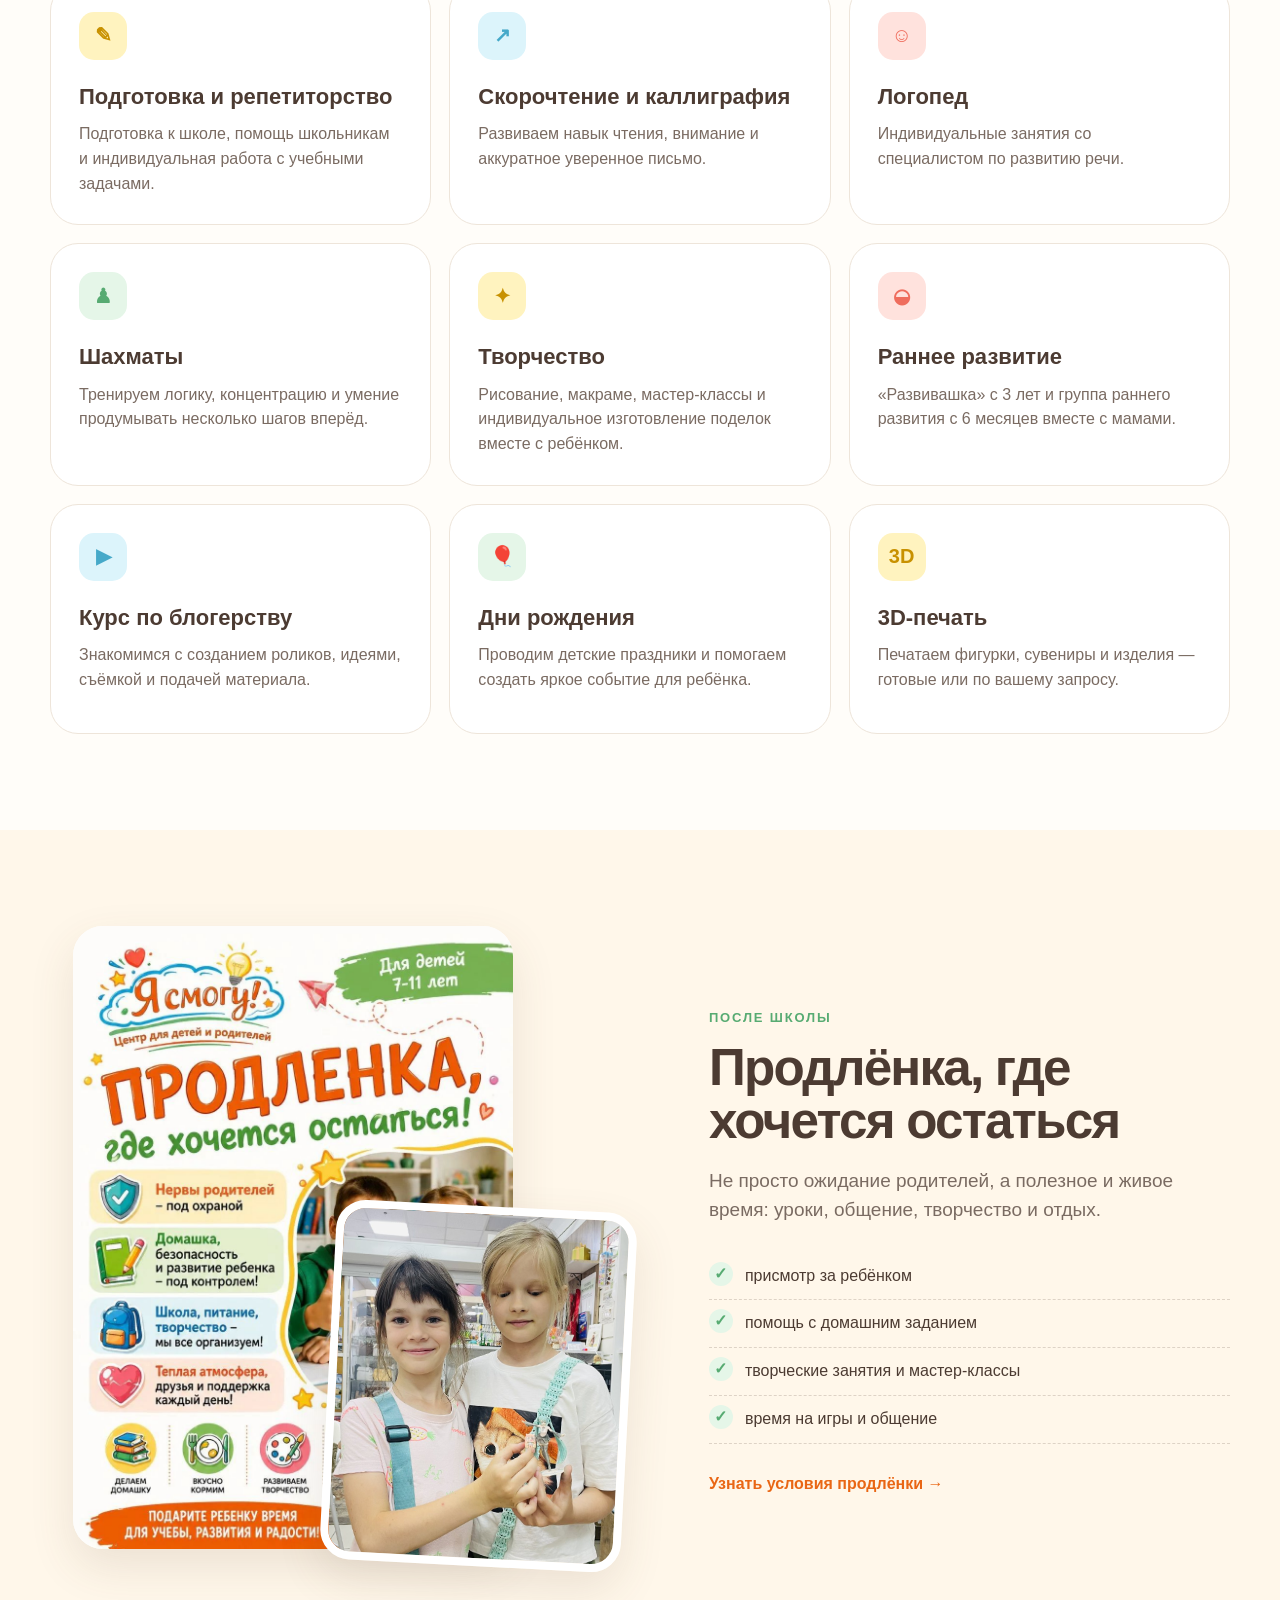
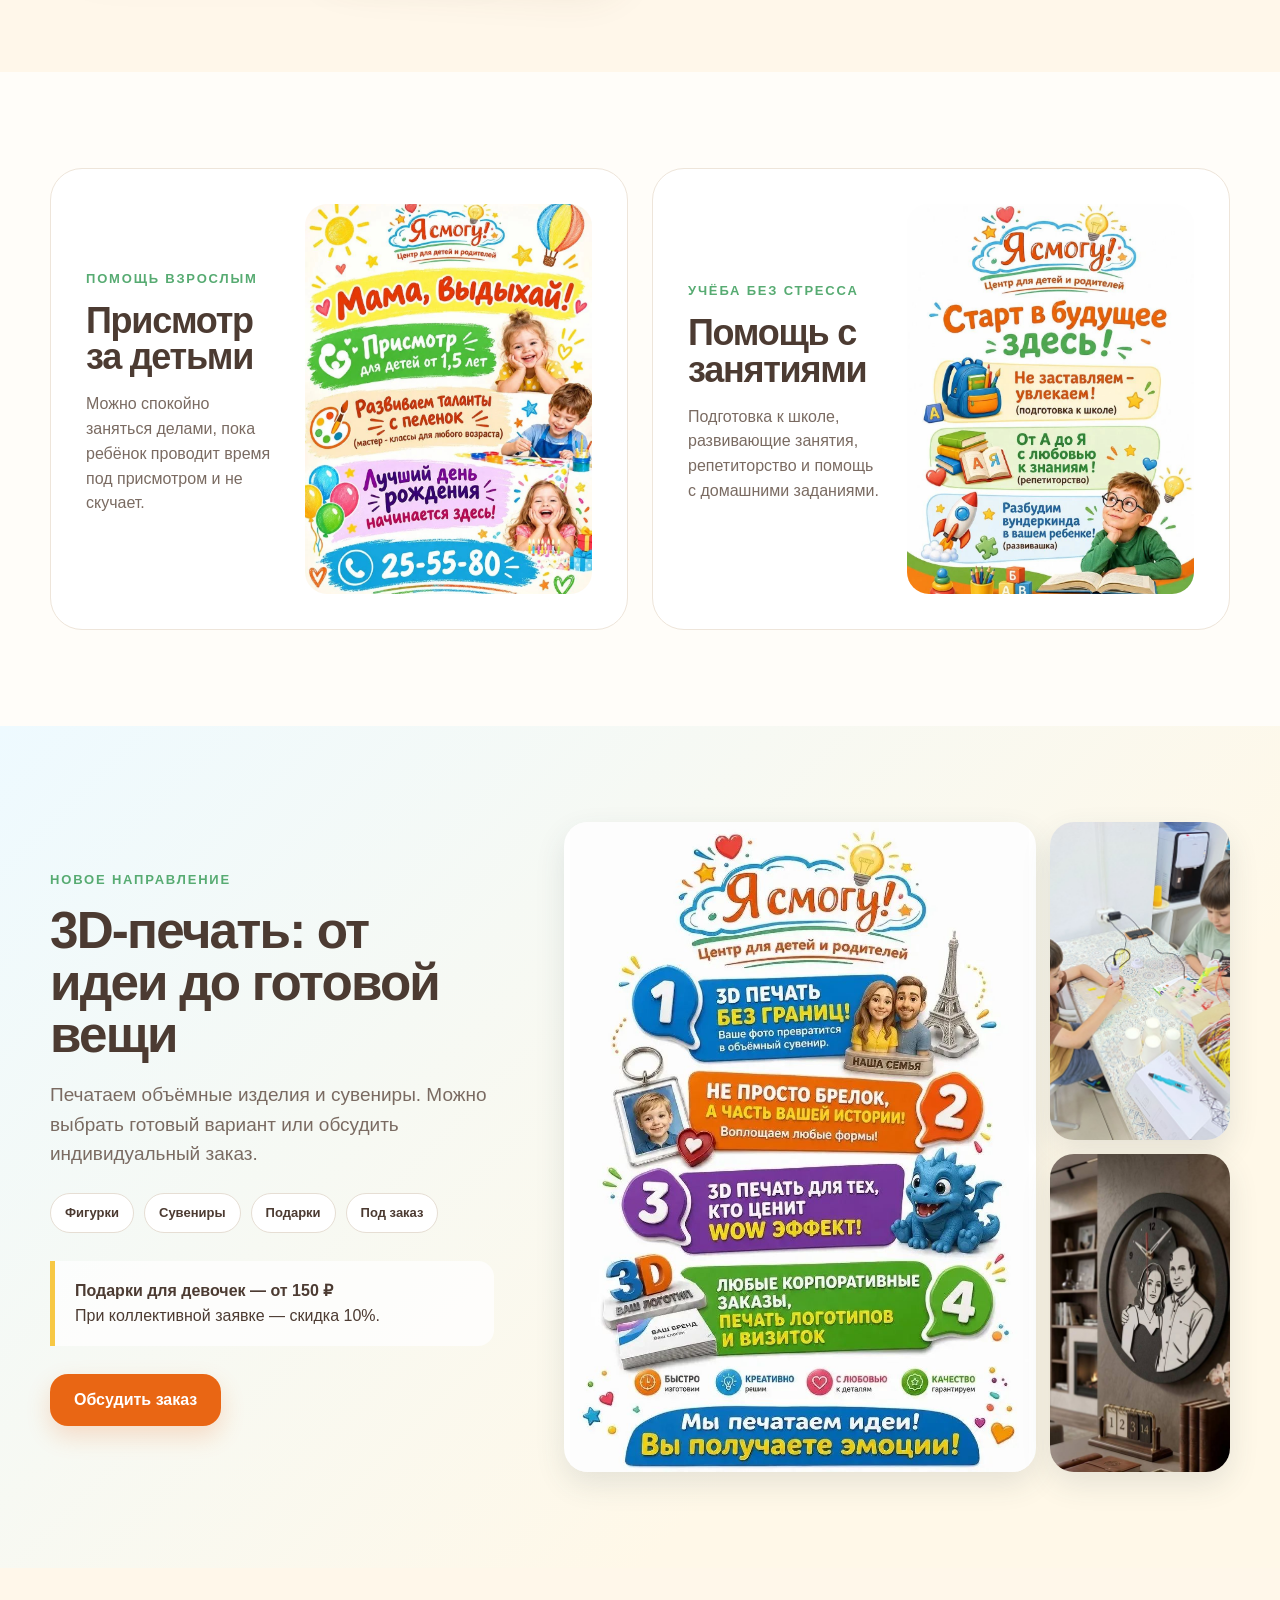
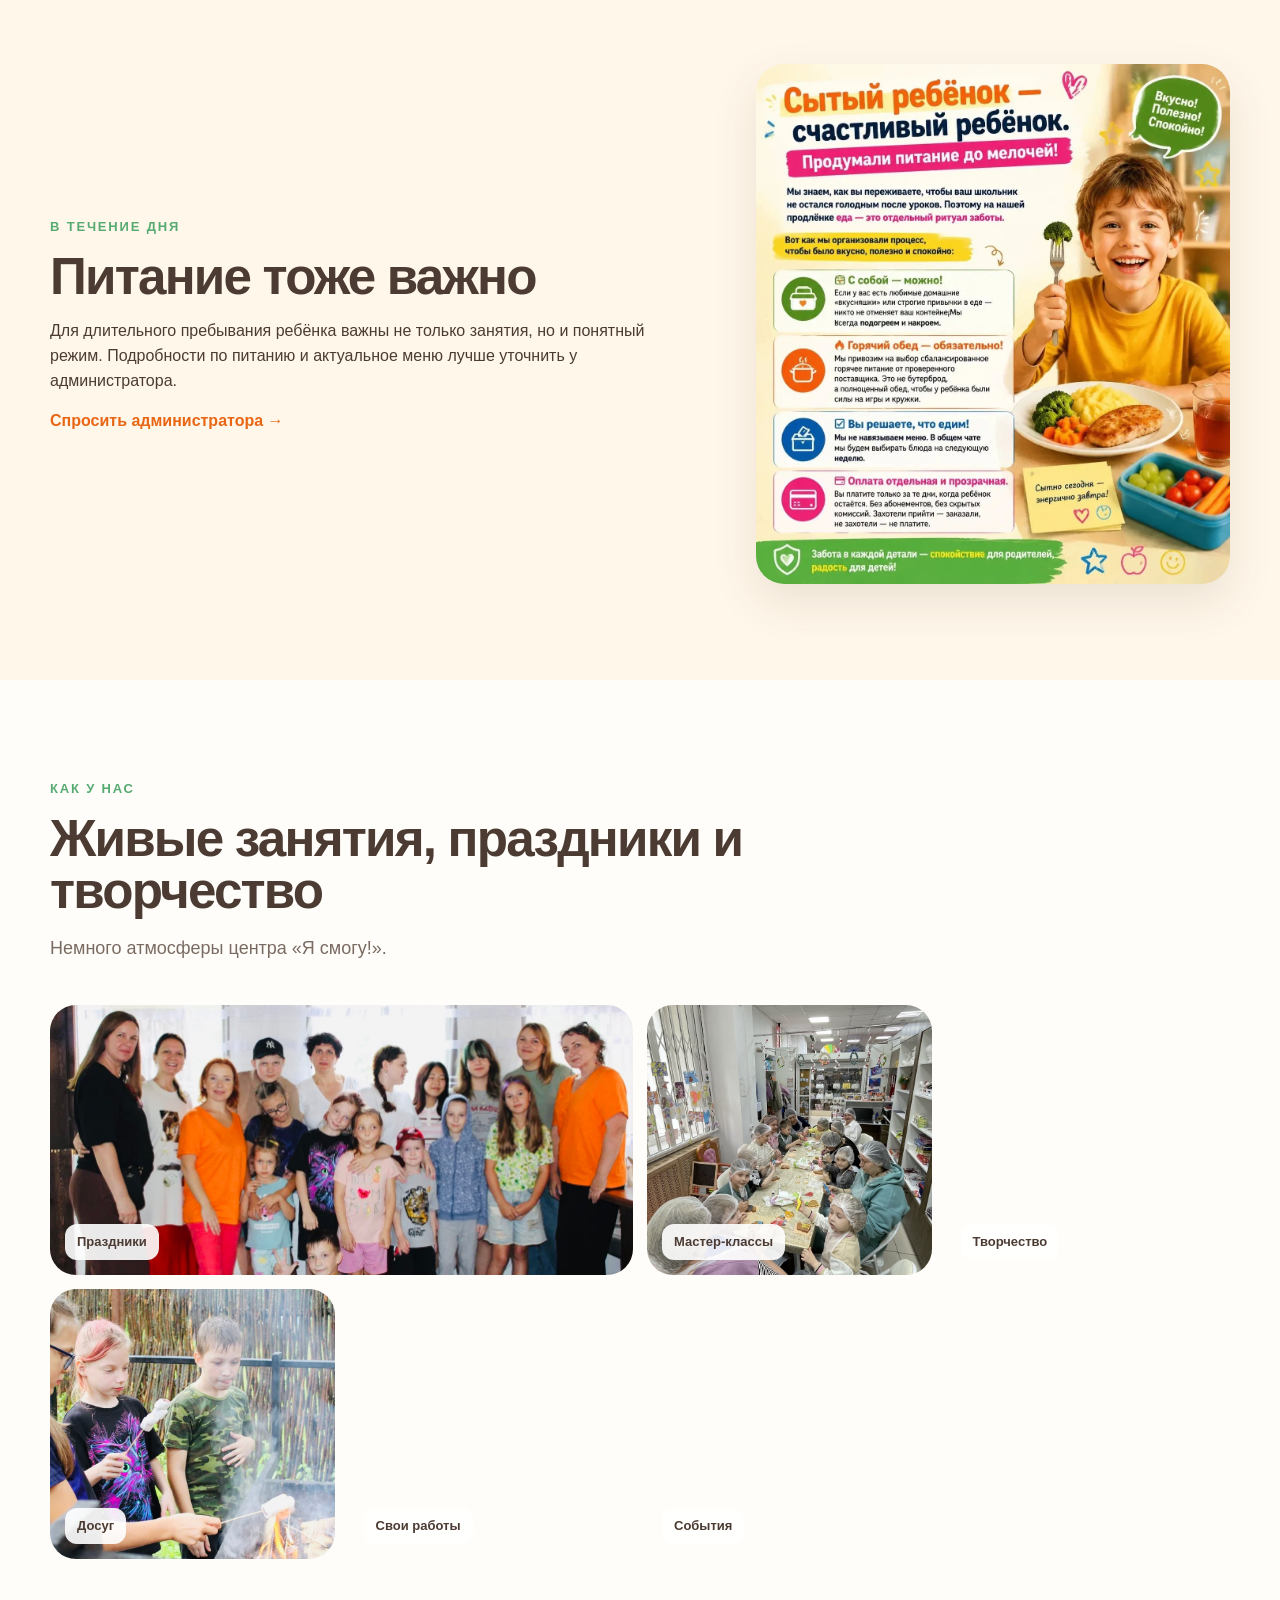
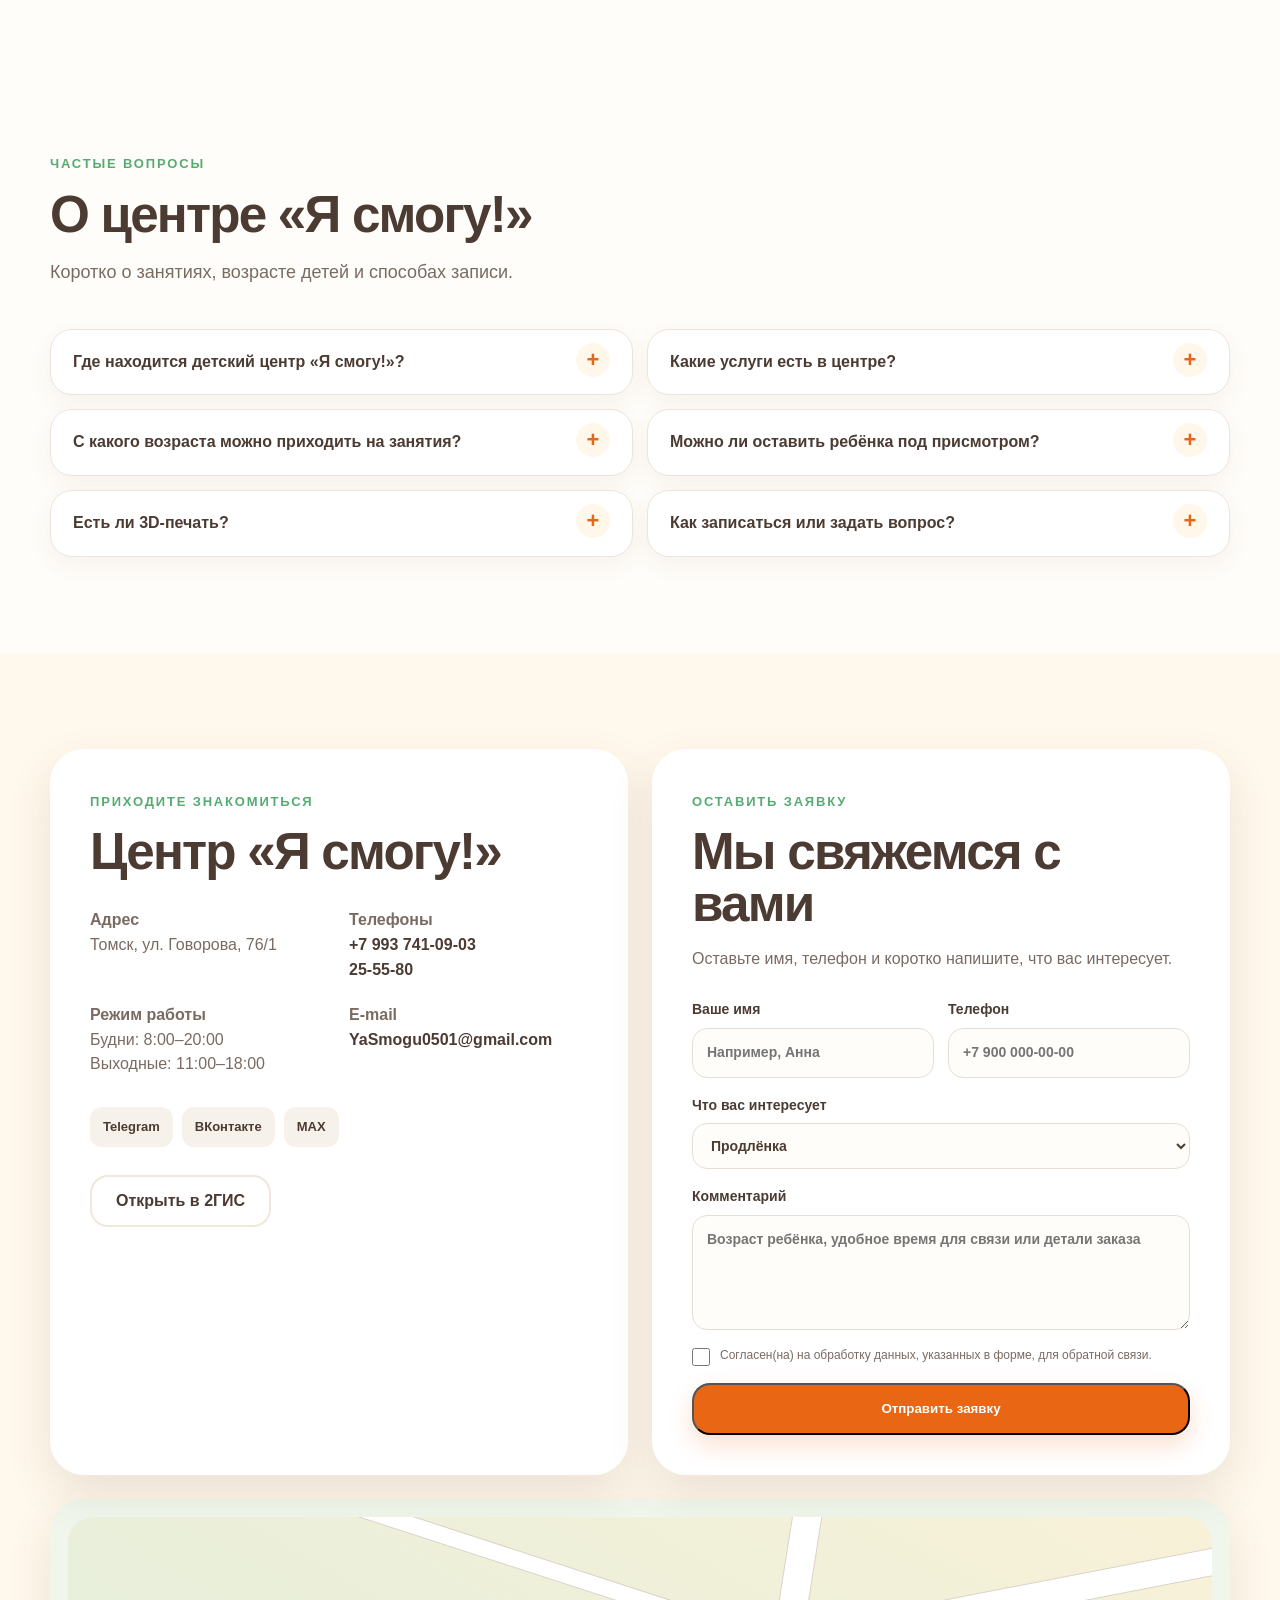
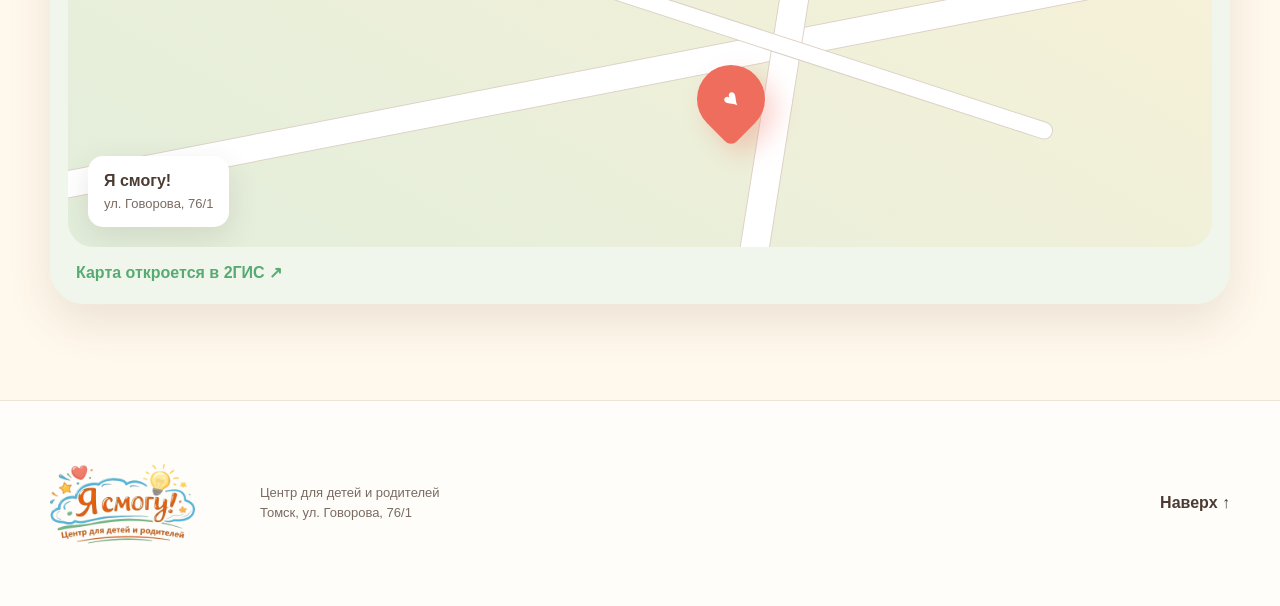
==== commit 33095dab: "some upd" ====
--- a/index.html
+++ b/index.html
@@ -111,9 +111,21 @@
                 Посмотреть занятия
               </a>
             </div>
-            <div class="hero-note">
-              <span> 📍 </span>
-              ул. Говорова, 76/1
+            <div class="hero-note" aria-label="Контактная информация центра">
+              <div class="hero-note-item">
+                <span aria-hidden="true">📍</span>
+                <span>ул. Говорова, 76/1</span>
+              </div>
+              <a class="hero-note-item" href="tel:+7382255580">
+                <span aria-hidden="true">☎</span>
+                <span>25-55-80</span>
+              </a>
+              <div class="hero-note-item hero-note-hours">
+                <span aria-hidden="true">🕒</span>
+                <span
+                  ><b>Будни:</b> 8:00–20:00 · <b>Выходные:</b> 11:00–18:00</span
+                >
+              </div>
             </div>
           </div>
           <div class="hero-visual reveal">
@@ -144,22 +156,22 @@
           <div>
             <span> ♥ </span>
             <b> Забота </b>
-            <small> Присмотр и безопасный досуг </small>
+            <small> присмотр и безопасный досуг </small>
           </div>
           <div>
             <span> ★ </span>
             <b> Учёба </b>
-            <small> Уроки, подготовка, репетиторство </small>
+            <small> уроки, подготовка, репетиторство </small>
           </div>
           <div>
             <span> ● </span>
             <b> Развитие </b>
-            <small> Речь, чтение, английский, шахматы </small>
+            <small> речь, чтение, английский, шахматы </small>
           </div>
           <div>
             <span> ✦ </span>
             <b> Творчество </b>
-            <small> Рисование, макраме, мастер-классы </small>
+            <small> рисование, макраме, мастер-классы </small>
           </div>
         </div>
       </section>
@@ -597,6 +609,13 @@
                   <a href="tel:+7382255580"> 25-55-80 </a>
                 </p>
                 <p>
+                  <b> Режим работы </b>
+                  <br />
+                  Будни: 8:00–20:00
+                  <br />
+                  Выходные: 11:00–18:00
+                </p>
+                <p>
                   <b> E-mail </b>
                   <br />
                   <a href="mailto:YaSmogu0501@gmail.com">
@@ -642,16 +661,21 @@
               <p class="form-intro">
                 Оставьте имя, телефон и коротко напишите, что вас интересует.
               </p>
+              <div
+                class="form-status form-status-error"
+                id="form-error"
+                hidden
+                role="alert"
+              >
+                Не удалось отправить заявку. Позвоните нам или напишите в
+                Telegram — либо попробуйте ещё раз чуть позже.
+              </div>
               <form
-                action="/thanks.html"
+                action="/contact.php"
                 class="feedback-form"
-                data-netlify="true"
                 id="feedback-form"
                 method="POST"
-                name="contact"
-                netlify
               >
-                <input name="form-name" type="hidden" value="contact" />
                 <p aria-hidden="true" class="visually-hidden">
                   <label>
                     Не заполняйте это поле:
@@ -800,6 +824,26 @@
               "addressRegion": "Томская область",
               "addressCountry": "RU"
             },
+            "openingHoursSpecification": [
+              {
+                "@type": "OpeningHoursSpecification",
+                "dayOfWeek": [
+                  "Monday",
+                  "Tuesday",
+                  "Wednesday",
+                  "Thursday",
+                  "Friday"
+                ],
+                "opens": "08:00",
+                "closes": "20:00"
+              },
+              {
+                "@type": "OpeningHoursSpecification",
+                "dayOfWeek": ["Saturday", "Sunday"],
+                "opens": "11:00",
+                "closes": "18:00"
+              }
+            ],
             "areaServed": {
               "@type": "City",
               "name": "Томск"
--- a/assets/styles.css
+++ b/assets/styles.css
@@ -181,11 +181,45 @@
 }
 .hero-note {
   margin-top: 26px;
+  display: flex;
+  flex-wrap: wrap;
+  gap: 10px 12px;
+  color: var(--muted);
+}
+.hero-note-item {
+  display: inline-flex;
+  align-items: center;
+  gap: 8px;
+  min-height: 40px;
+  padding: 8px 12px;
+  border: 1px solid #eee5da;
+  border-radius: 14px;
+  background: rgba(255, 255, 255, 0.78);
+  font-size: 14px;
   font-weight: 750;
-  color: var(--muted);
-}
-.hero-note span {
-  margin-right: 8px;
+  line-height: 1.3;
+}
+a.hero-note-item {
+  transition:
+    0.2s transform,
+    0.2s border-color,
+    0.2s color;
+}
+a.hero-note-item:hover {
+  transform: translateY(-1px);
+  border-color: rgba(233, 102, 20, 0.35);
+  color: var(--orange);
+}
+.hero-note-item > span:first-child {
+  flex: 0 0 auto;
+}
+.hero-note-hours {
+  flex-basis: 100%;
+  width: 100%;
+  max-width: fit-content;
+}
+.hero-note-hours b {
+  color: var(--ink);
 }
 .hero-visual {
   position: relative;
@@ -545,7 +579,7 @@
 }
 .contacts-grid {
   display: grid;
-  grid-template-columns: 0.85fr 1.15fr;
+  grid-template-columns: 1fr 1fr;
   gap: 24px;
 }
 .contact-card,
@@ -1088,7 +1122,6 @@
 }
 
 @media (max-width: 980px) {
-
   .spark {
     display: none;
   }
@@ -1165,6 +1198,31 @@
     max-height: auto;
     max-width: auto;
     height: auto;
+  }
+}
+@media (max-width: 360px) {
+  .info-card {
+    grid-template-columns: 1fr;
+    gap: 20px;
+    padding: 24px 20px;
+    overflow: hidden;
+  }
+
+  .info-card > div {
+    min-width: 0;
+  }
+
+  .info-card h2 {
+    font-size: 30px;
+    line-height: 1.05;
+  }
+
+  .info-card img {
+    width: 100%;
+    max-width: 220px;
+    max-height: none;
+    justify-self: center;
+    object-fit: contain;
   }
 }
 
@@ -1295,8 +1353,35 @@
 .thanks-card .hero-actions {
   justify-content: center;
 }
+.form-status {
+  margin: 16px 0;
+  padding: 14px 16px;
+  border-radius: 14px;
+  font-size: 14px;
+  font-weight: 700;
+  line-height: 1.45;
+}
+.form-status-error {
+  background: #fff0ed;
+  color: #9b352b;
+  border: 1px solid #f2c0b8;
+}
+
 @media (max-width: 620px) {
   .thanks-card {
     padding: 32px 22px;
   }
 }
+
+@media (max-width: 420px) {
+  .hero-note {
+    gap: 8px;
+  }
+  .hero-note-item {
+    width: 100%;
+    justify-content: flex-start;
+  }
+  .hero-note-hours span:last-child {
+    display: block;
+  }
+}
